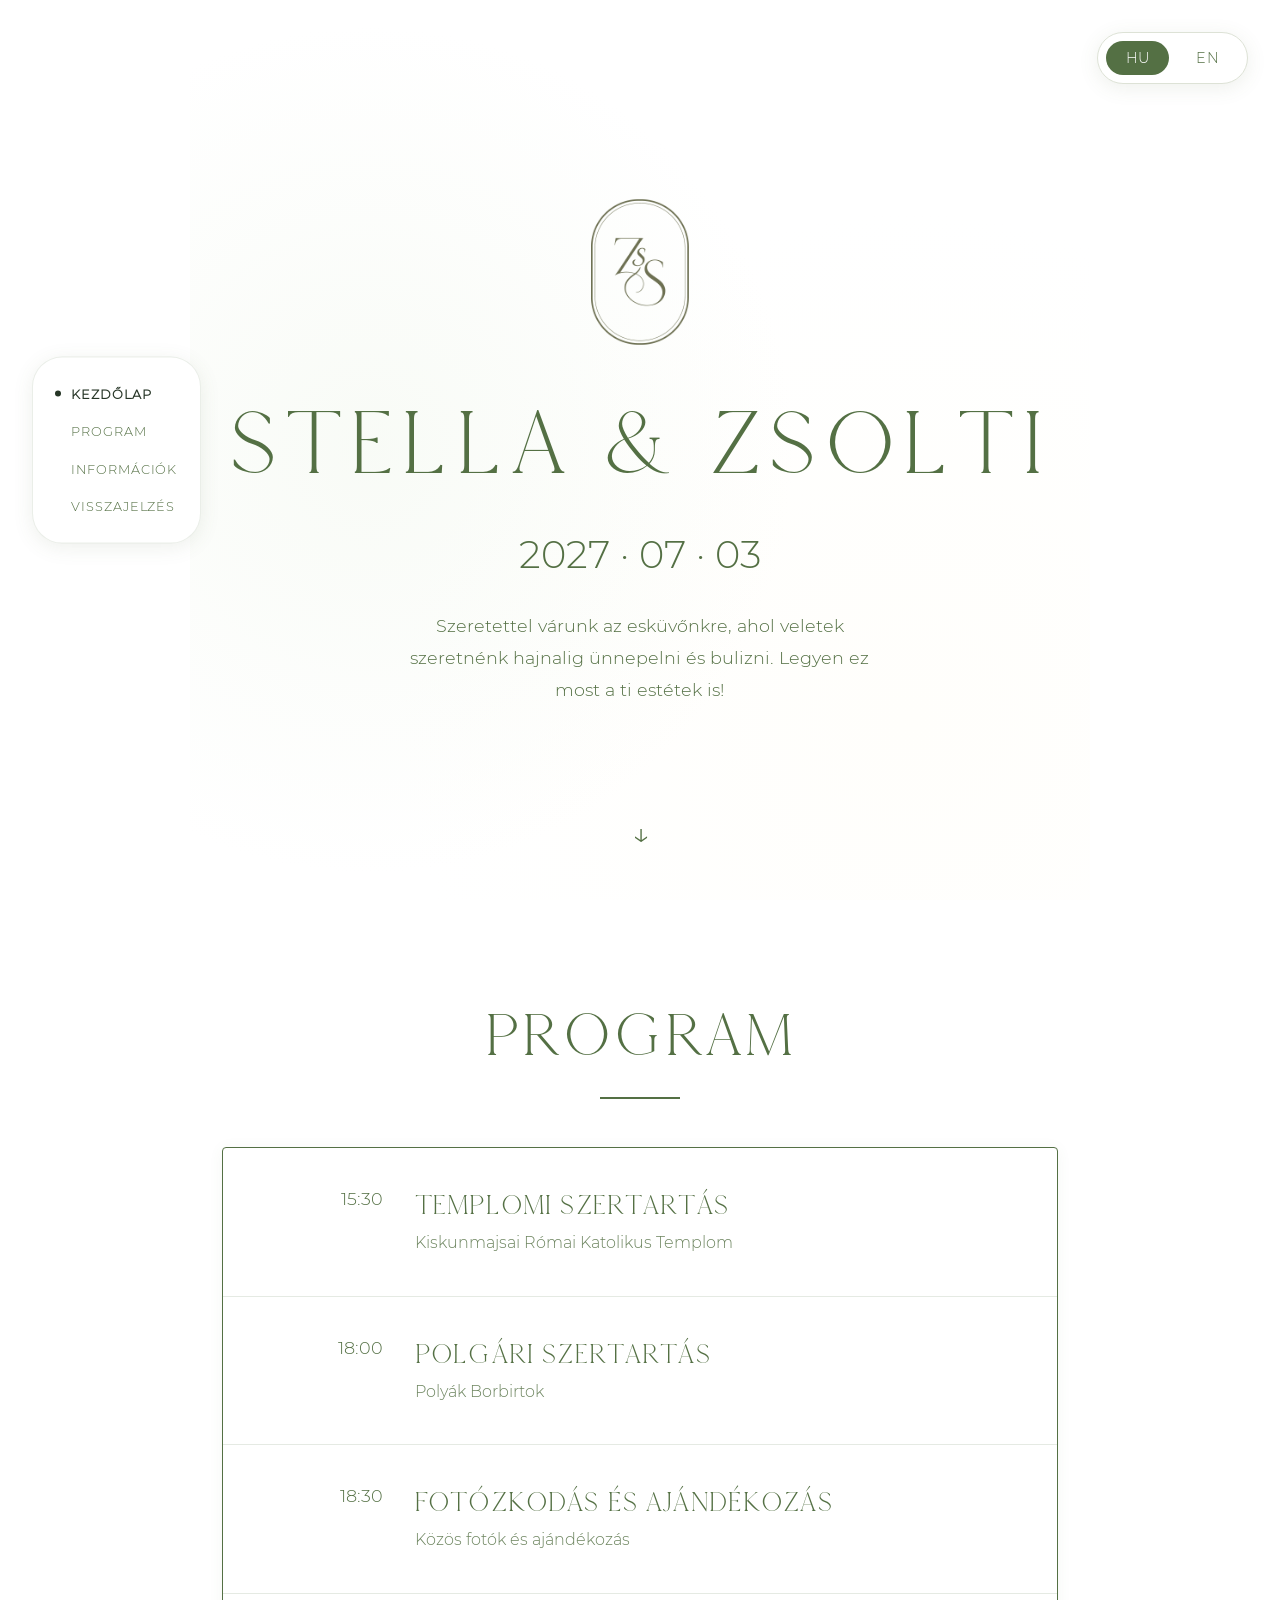
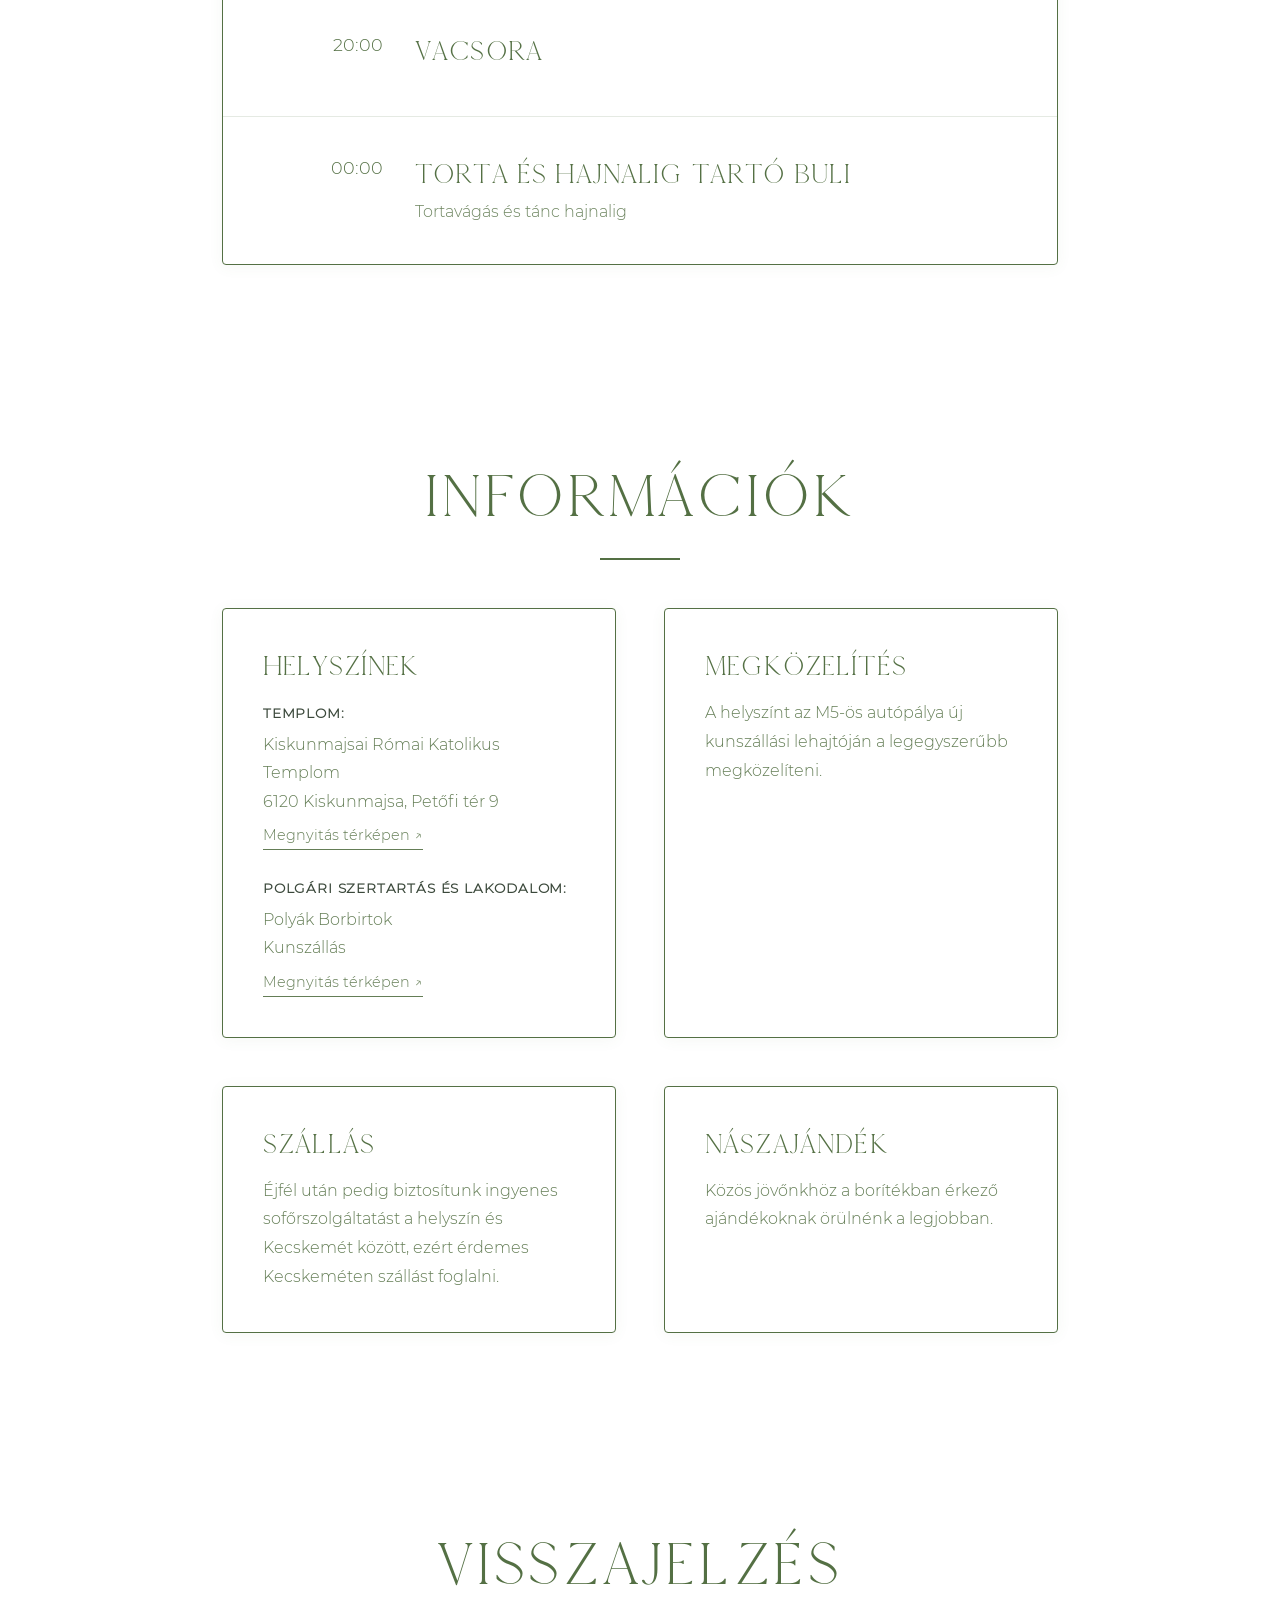
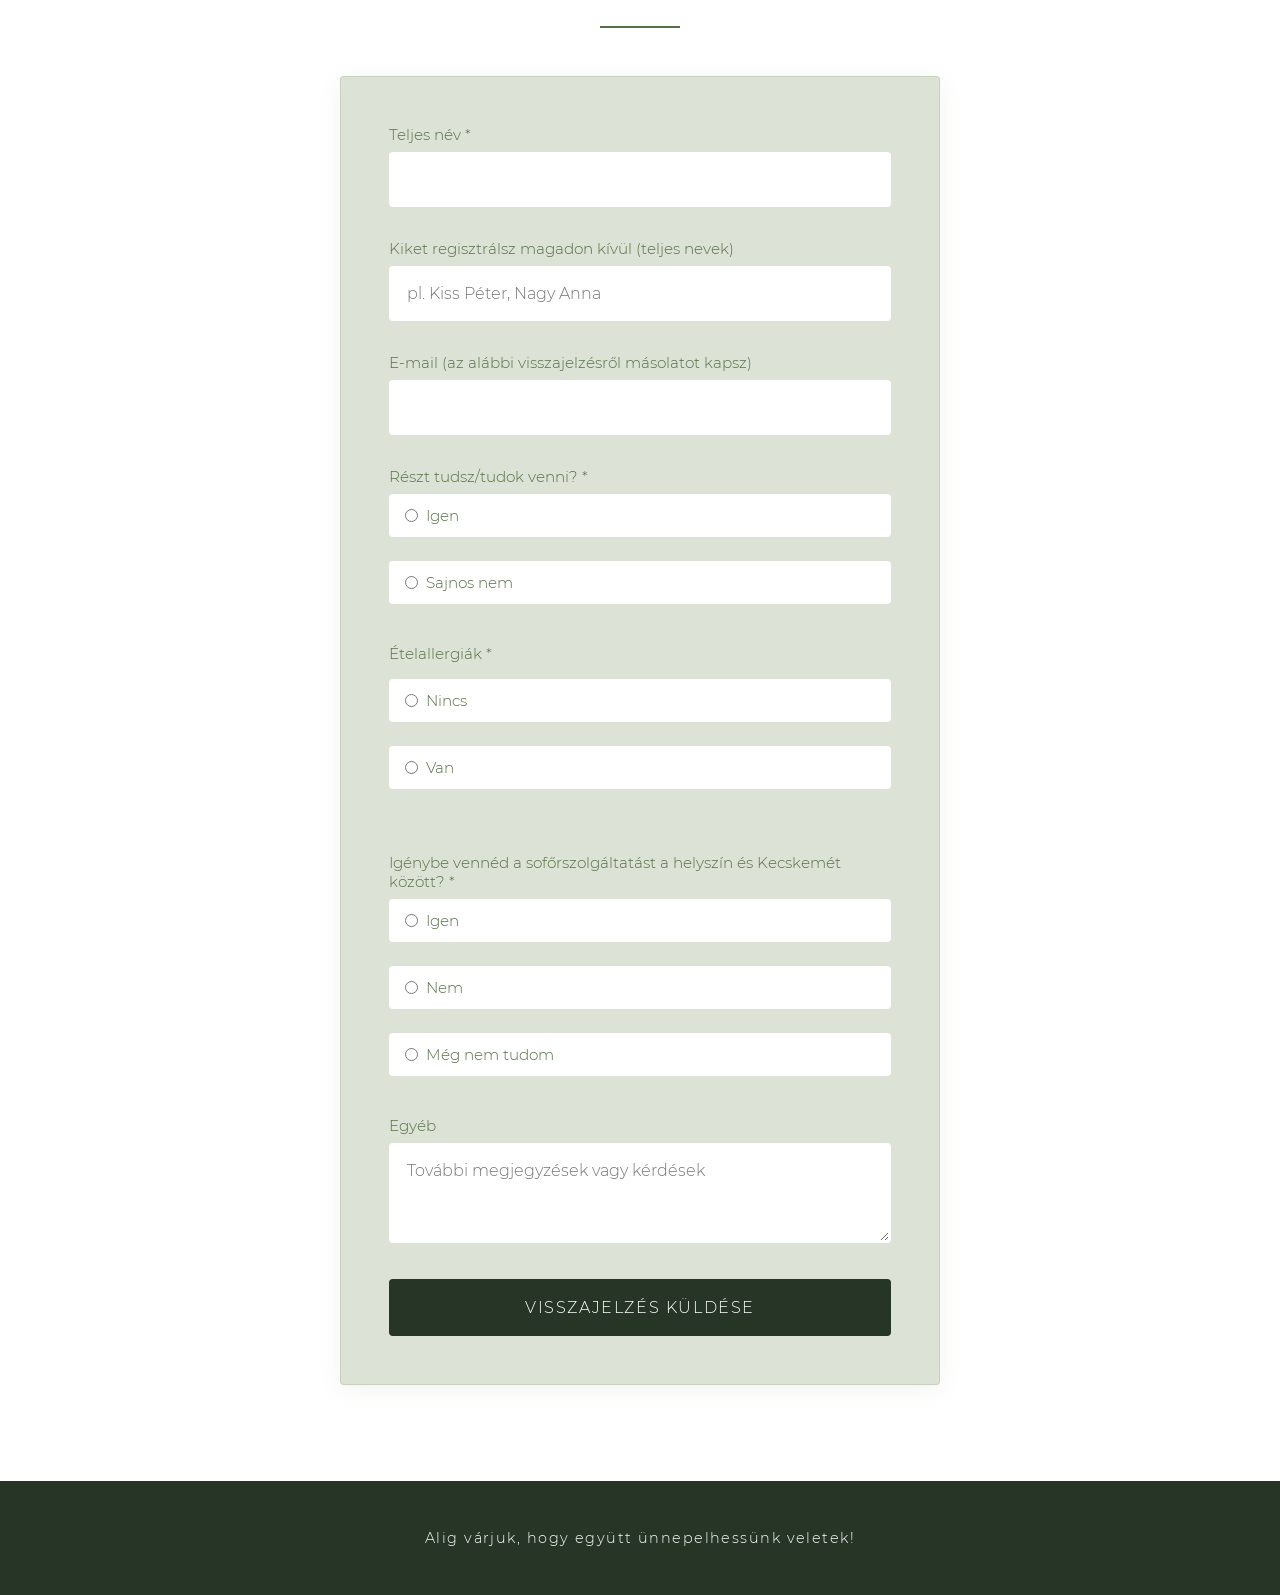
==== index.html @ 835969fc "fix mobile menu scrolling" ====
<!DOCTYPE html>
<html lang="hu">
<head>
    <meta charset="UTF-8">
    <meta name="viewport" content="width=device-width, initial-scale=1.0">
    <meta name="color-scheme" content="light only">
    <meta name="theme-color" content="#FFFFFF">
    <title>Stella & Zsolti Esküvője - 2027 · 07 · 03</title>
    <link rel="icon" type="image/png" href="[data-uri]">
    <style>
        @font-face {
            font-family: 'WeddingSerif';
            src: url("[data-uri]") format('opentype');
            font-weight: 400;
            font-style: normal;
            font-display: swap;
        }

        @font-face {
            font-family: 'WeddingSans';
            src: url("[data-uri]") format('truetype');
            font-weight: 300;
            font-style: normal;
            font-display: swap;
        }

        :root {
            color-scheme: light;
            --white: #FFFFFF;
            --dusty-olive: #547044;
            --soft-linen: #DDE2D6;
            --evergreen: #263526;

            /* legacy aliases so the rest of the stylesheet keeps working */
            --fern: var(--dusty-olive);
            --shadow-grey: var(--dusty-olive);
            --honeydew: var(--soft-linen);
            --accent-gold: var(--dusty-olive);
        }

        * {
            margin: 0;
            padding: 0;
            box-sizing: border-box;
        }

        html {
            background: #FFFFFF;
        }

        body {
            font-family: 'WeddingSans', sans-serif;
            color: var(--fern);
            background: var(--white);
            overflow-x: hidden;
        }

        h1, h2, h3 {
            font-family: 'WeddingSerif', serif;
            font-weight: 300;
        }

        /* Language Switcher */
        .language-switcher {
            position: fixed;
            top: 2rem;
            right: 2rem;
            z-index: 1000;
            display: flex;
            gap: 0.5rem;
            background: var(--white);
            padding: 0.5rem;
            border-radius: 50px;
            box-shadow: 0 4px 20px rgba(84, 112, 68, 0.1);
            backdrop-filter: blur(10px);
            border: 1px solid var(--honeydew);
        }

        .lang-btn {
            padding: 0.5rem 1.2rem;
            border: none;
            background: transparent;
            color: var(--fern);
            font-family: 'WeddingSans', sans-serif;
            font-size: 0.9rem;
            font-weight: 500;
            cursor: pointer;
            border-radius: 50px;
            transition: all 0.3s ease;
            text-transform: uppercase;
            letter-spacing: 0.05em;
        }

        .lang-btn:hover {
            background: var(--honeydew);
        }

        .lang-btn.active {
            background: var(--fern);
            color: var(--white);
        }

        /* Site Navigation */
        .site-nav {
            position: fixed;
            top: 50%;
            left: 2rem;
            transform: translateY(-50%);
            z-index: 999;
            display: flex;
            flex-direction: column;
            gap: 1.4rem;
            background: var(--white);
            padding: 1.8rem 1.4rem;
            border-radius: 30px;
            box-shadow: 0 4px 20px rgba(84, 112, 68, 0.1);
            border: 1px solid rgba(84, 112, 68, 0.12);
        }

        .site-nav-link {
            position: relative;
            color: var(--dusty-olive);
            text-decoration: none;
            font-family: 'WeddingSans', sans-serif;
            font-size: 0.8rem;
            font-weight: 500;
            text-transform: uppercase;
            letter-spacing: 0.07em;
            opacity: 0.5;
            padding-left: 1rem;
            transition: opacity 0.3s ease, color 0.3s ease;
            white-space: nowrap;
        }

        .site-nav-link::before {
            content: '';
            position: absolute;
            left: 0;
            top: 50%;
            transform: translateY(-50%);
            width: 6px;
            height: 6px;
            border-radius: 50%;
            background: var(--evergreen);
            opacity: 0;
            transition: opacity 0.3s ease;
        }

        .site-nav-link:hover {
            opacity: 0.85;
        }

        .site-nav-link.active {
            opacity: 1;
            color: var(--evergreen);
            font-weight: 600;
        }

        .site-nav-link.active::before {
            opacity: 1;
        }

        .nav-lang-switcher {
            display: none;
        }

        .site-nav-links {
            display: contents;
        }

        /* Hero Section */
        .hero {
            min-height: 100vh;
            display: flex;
            flex-direction: column;
            justify-content: center;
            align-items: center;
            text-align: center;
            position: relative;
            background: var(--white);
            padding: 2rem;
        }

        .hero::before {
            content: '';
            position: absolute;
            top: 0;
            left: 0;
            right: 0;
            bottom: 0;
            background: 
                radial-gradient(circle at 20% 50%, rgba(233, 242, 226, 0.3) 0%, transparent 50%),
                radial-gradient(circle at 80% 80%, rgba(255, 253, 247, 0.5) 0%, transparent 50%);
            pointer-events: none;
        }

        .hero-content {
            position: relative;
            z-index: 1;
            animation: fadeInUp 1.2s ease-out;
        }

        .monogram {
            width: 110px;
            height: auto;
            margin-bottom: 2rem;
        }

        .couple-names {
            font-size: clamp(3rem, 8vw, 6rem);
            margin-bottom: 1.5rem;
            color: var(--dusty-olive);
            letter-spacing: 0.08em;
            text-transform: uppercase;
        }

        .wedding-date {
            font-size: clamp(1.5rem, 3vw, 2.5rem);
            color: var(--fern);
            margin-top: 2rem;
            font-weight: 400;
        }

        .invite-text {
            font-family: 'WeddingSans', sans-serif;
            font-size: clamp(0.95rem, 1.5vw, 1.1rem);
            color: var(--dusty-olive);
            max-width: 480px;
            margin: 2rem auto 0;
            line-height: 1.8;
            font-weight: 300;
        }

        .scroll-indicator {
            position: absolute;
            bottom: 3rem;
            left: 50%;
            transform: translateX(-50%);
            animation: bounce 2s infinite;
        }

        .scroll-indicator::before {
            content: '↓';
            font-size: 2rem;
            color: var(--fern);
        }

        /* Section Styles */
        section {
            padding: 6rem 2rem;
            max-width: 900px;
            margin: 0 auto;
            background: var(--white);
            animation: fadeIn 0.8s ease-out;
        }

        section h2 {
            font-size: clamp(2.5rem, 5vw, 4rem);
            margin-bottom: 3rem;
            text-align: center;
            color: var(--dusty-olive);
            letter-spacing: 0.06em;
            text-transform: uppercase;
            position: relative;
        }

        section h2::after {
            content: '';
            display: block;
            width: 80px;
            height: 2px;
            background: var(--accent-gold);
            margin: 1.5rem auto 0;
        }

        /* Schedule Section */
        .schedule {
            background: var(--white);
            border-radius: 4px;
            box-shadow: 0 2px 15px rgba(84, 112, 68, 0.06);
            border: 1px solid var(--dusty-olive);
        }

        .schedule-item {
            padding: 2.5rem;
            border-bottom: 1px solid rgba(84, 112, 68, 0.15);
            display: grid;
            grid-template-columns: 120px 1fr;
            gap: 2rem;
            align-items: start;
        }

        .schedule-item:last-child {
            border-bottom: none;
        }

        .schedule-time {
            font-size: 1.1rem;
            color: var(--fern);
            font-weight: 500;
            text-align: right;
        }

        .schedule-details h3 {
            font-size: 1.8rem;
            margin-bottom: 0.5rem;
            color: var(--dusty-olive);
            letter-spacing: 0.04em;
            text-transform: uppercase;
        }

        .schedule-details p {
            color: var(--shadow-grey);
            opacity: 0.85;
            line-height: 1.6;
        }

        /* Info Section */
        .info-grid {
            display: grid;
            grid-template-columns: repeat(auto-fit, minmax(280px, 1fr));
            gap: 3rem;
            margin-top: 3rem;
        }

        .info-card {
            background: var(--white);
            padding: 2.5rem;
            border-radius: 4px;
            box-shadow: 0 2px 15px rgba(84, 112, 68, 0.06);
            border: 1px solid var(--dusty-olive);
            transition: transform 0.3s ease, box-shadow 0.3s ease;
        }

        .info-card:hover {
            transform: translateY(-5px);
            box-shadow: 0 8px 30px rgba(84, 112, 68, 0.12);
        }

        .info-card h3 {
            font-size: 1.8rem;
            margin-bottom: 1rem;
            color: var(--dusty-olive);
            letter-spacing: 0.04em;
            text-transform: uppercase;
        }

        .info-card p {
            line-height: 1.8;
            color: var(--shadow-grey);
            opacity: 0.9;
        }

        .info-card strong {
            display: inline-block;
            margin-bottom: 0.3rem;
            color: var(--evergreen);
            font-weight: 600;
            font-size: 0.85rem;
            letter-spacing: 0.06em;
            text-transform: uppercase;
        }

        .venue-item {
            margin-bottom: 1.5rem;
        }

        .venue-item:last-child {
            margin-bottom: 0;
        }

        .venue-item a {
            display: inline-block;
            margin-top: 0.4rem;
            color: var(--dusty-olive);
            text-decoration: none;
            border-bottom: 1px solid var(--dusty-olive);
            font-size: 0.9rem;
            transition: opacity 0.3s ease;
        }

        .venue-item a:hover {
            opacity: 0.65;
        }

        /* RSVP Section */
        .rsvp {
            background: var(--white);
            padding: 6rem 2rem;
        }

        .rsvp h2 {
            color: var(--fern);
        }

        .rsvp h2::after {
            background: var(--accent-gold);
        }

        .rsvp-form {
            max-width: 600px;
            margin: 3rem auto 0;
            background: var(--honeydew);
            padding: 3rem;
            border-radius: 4px;
            box-shadow: 0 4px 25px rgba(84, 112, 68, 0.08);
            border: 1px solid rgba(84, 112, 68, 0.15);
        }

        .thank-you-panel {
            display: none;
            max-width: 600px;
            margin: 3rem auto 0;
            background: var(--honeydew);
            padding: 4rem 3rem;
            border-radius: 4px;
            box-shadow: 0 4px 25px rgba(84, 112, 68, 0.08);
            border: 1px solid rgba(84, 112, 68, 0.15);
            text-align: center;
            animation: fadeIn 0.6s ease-out;
        }

        .thank-you-panel.show {
            display: block;
        }

        .thank-you-icon {
            width: 64px;
            height: 64px;
            line-height: 64px;
            border-radius: 50%;
            background: var(--evergreen);
            color: var(--white);
            font-size: 1.8rem;
            margin: 0 auto 1.5rem;
        }

        .thank-you-message {
            font-size: 1.15rem;
            color: var(--dusty-olive);
            line-height: 1.8;
        }

        .form-group {
            margin-bottom: 2rem;
        }

        .form-group label {
            display: block;
            margin-bottom: 0.5rem;
            color: var(--fern);
            font-weight: 500;
            font-size: 0.95rem;
        }

        .form-group input[type="text"],
        .form-group input[type="email"],
        .form-group select,
        .form-group textarea {
            width: 100%;
            padding: 1rem;
            border: 2px solid var(--white);
            border-radius: 4px;
            font-family: 'WeddingSans', sans-serif;
            font-size: 1rem;
            transition: all 0.3s;
            background: var(--white);
            color: var(--fern);
        }

        .form-group input[type="text"]:focus,
        .form-group input[type="email"]:focus,
        .form-group select:focus,
        .form-group textarea:focus {
            outline: none;
            border-color: var(--fern);
            box-shadow: 0 0 0 3px rgba(84, 112, 68, 0.1);
        }

        .form-group textarea {
            resize: vertical;
            min-height: 100px;
        }

        .radio-group {
            display: flex;
            flex-direction: column;
            gap: 1rem;
            margin-top: 0.5rem;
        }

        .radio-group label {
            display: flex;
            align-items: center;
            gap: 0.5rem;
            cursor: pointer;
            font-weight: 400;
            padding: 0.75rem 1rem;
            border-radius: 4px;
            transition: background 0.3s;
            color: var(--fern);
            background: var(--white);
        }

        .radio-group label:hover {
            background: var(--soft-linen);
        }

        .radio-group input[type="radio"] {
            width: auto;
            cursor: pointer;
            margin: 0;
            accent-color: var(--fern);
        }

        .allergy-container {
            display: flex;
            flex-direction: column;
            gap: 1rem;
        }

        .allergy-textbox {
            margin-top: 0.5rem;
        }

        .allergy-textbox input {
            display: none;
        }

        .allergy-textbox.show input {
            display: block;
        }

        .field-error {
            display: none;
            color: var(--evergreen);
            font-size: 0.85rem;
            font-weight: 500;
            margin-top: 0.6rem;
        }

        .field-error.show {
            display: block;
        }

        .form-group input.input-error {
            border-color: var(--evergreen);
        }

        .radio-group.input-error {
            border: 2px solid var(--evergreen);
            border-radius: 4px;
            padding: 0.5rem;
        }

        .submit-btn {
            width: 100%;
            padding: 1.2rem 2rem;
            background: var(--evergreen);
            color: var(--white);
            border: none;
            border-radius: 4px;
            font-family: 'WeddingSans', sans-serif;
            font-size: 1rem;
            font-weight: 500;
            letter-spacing: 0.1em;
            text-transform: uppercase;
            cursor: pointer;
            transition: all 0.3s ease;
        }

        .submit-btn:hover {
            background: var(--dusty-olive);
            transform: translateY(-2px);
            box-shadow: 0 4px 15px rgba(84, 112, 68, 0.2);
        }

        .submit-btn:active {
            transform: translateY(0);
        }

        .submit-btn:disabled {
            background: #ccc;
            cursor: not-allowed;
            transform: none;
        }

        .form-message {
            margin-top: 1rem;
            padding: 1rem;
            border-radius: 4px;
            text-align: center;
            display: none;
        }

        .form-message.success {
            background: var(--white);
            color: var(--fern);
            display: block;
            border: 2px solid var(--fern);
        }

        .form-message.error {
            background: #f8d7da;
            color: #721c24;
            display: block;
            border: 2px solid #721c24;
        }

        /* Footer */
        footer {
            text-align: center;
            padding: 3rem 2rem;
            background: var(--evergreen);
            color: var(--white);
        }

        footer p {
            font-size: 0.9rem;
            letter-spacing: 0.1em;
        }

        /* Animations */
        @keyframes fadeInUp {
            from {
                opacity: 0;
                transform: translateY(30px);
            }
            to {
                opacity: 1;
                transform: translateY(0);
            }
        }

        @keyframes fadeIn {
            from {
                opacity: 0;
            }
            to {
                opacity: 1;
            }
        }

        @keyframes bounce {
            0%, 20%, 50%, 80%, 100% {
                transform: translateX(-50%) translateY(0);
            }
            40% {
                transform: translateX(-50%) translateY(-10px);
            }
            60% {
                transform: translateX(-50%) translateY(-5px);
            }
        }

        /* Responsive */
        @media (max-width: 768px) {
            body {
                padding-top: 60px;
            }

            .site-nav {
                top: 0;
                left: 0;
                right: 0;
                bottom: auto;
                transform: none;
                flex-direction: row;
                justify-content: flex-start;
                align-items: center;
                width: 100%;
                border-radius: 0;
                padding: 0.9rem 1rem;
                gap: 0;
                box-shadow: 0 2px 15px rgba(84, 112, 68, 0.08);
                border: none;
                border-bottom: 1px solid rgba(84, 112, 68, 0.12);
            }

            .site-nav-links {
                display: flex;
                flex-direction: row;
                align-items: center;
                gap: 1.1rem;
                overflow-x: auto;
                flex: 1 1 auto;
                min-width: 0;
                -webkit-overflow-scrolling: touch;
            }

            .site-nav-link {
                font-size: 0.65rem;
                padding-left: 0.9rem;
                flex: 0 0 auto;
            }

            .language-switcher {
                display: none;
            }

            .nav-lang-switcher {
                display: flex;
                flex: 0 0 auto;
                gap: 0.4rem;
                margin-left: 0.75rem;
                padding-left: 0.75rem;
                border-left: 1px solid rgba(84, 112, 68, 0.15);
            }

            .lang-btn {
                padding: 0.35rem 0.8rem;
                font-size: 0.75rem;
            }

            .schedule-item {
                grid-template-columns: 1fr;
                gap: 0.5rem;
            }

            .schedule-time {
                text-align: left;
            }

            .info-grid {
                grid-template-columns: 1fr;
            }

            .rsvp-form {
                padding: 2rem;
            }
        }
    </style>
</head>
<body>
    <!-- Language Switcher -->
    <div class="language-switcher">
        <button class="lang-btn active" data-lang="hu">HU</button>
        <button class="lang-btn" data-lang="en">EN</button>
    </div>

    <!-- Site Navigation -->
    <nav class="site-nav" id="siteNav">
        <div class="site-nav-links">
            <a href="#home" class="site-nav-link active" data-translate="nav_home">Kezdőlap</a>
            <a href="#schedule" class="site-nav-link" data-translate="schedule_title">Program</a>
            <a href="#information" class="site-nav-link" data-translate="info_title">Információk</a>
            <a href="#rsvp" class="site-nav-link" data-translate="rsvp_title">Visszajelzés</a>
        </div>
        <div class="nav-lang-switcher">
            <button class="lang-btn active" data-lang="hu">HU</button>
            <button class="lang-btn" data-lang="en">EN</button>
        </div>
    </nav>

    <!-- Hero Section -->
    <section class="hero" id="home">
        <div class="hero-content">
            <img src="[data-uri]" alt="Stella & Zsolti monogram" class="monogram">
            <h1 class="couple-names">
                <span data-translate="names">Stella & Zsolti</span>
            </h1>
            <p class="wedding-date" data-translate="date">2027 · 07 · 03</p>
            <p class="invite-text" data-translate="invite_text">Szeretettel várunk az esküvőnkre, ahol veletek szeretnénk hajnalig ünnepelni és bulizni. Legyen ez most a ti estétek is!</p>
        </div>
        <div class="scroll-indicator"></div>
    </section>

    <!-- Schedule Section -->
    <section id="schedule">
        <h2 data-translate="schedule_title">Program</h2>
        <div class="schedule">
            <div class="schedule-item">
                <div class="schedule-time">15:30</div>
                <div class="schedule-details">
                    <h3 data-translate="ceremony_title">Templomi Szertartás</h3>
                    <p>Kiskunmajsai Római Katolikus Templom</p>
                </div>
            </div>
            <div class="schedule-item">
                <div class="schedule-time">18:00</div>
                <div class="schedule-details">
                    <h3 data-translate="civil_title">Polgári Szertartás</h3>
                    <p data-translate="civil_desc">Polyák Borbirtok</p>
                </div>
            </div>
            <div class="schedule-item">
                <div class="schedule-time">18:30</div>
                <div class="schedule-details">
                    <h3 data-translate="photos_title">Fotózkodás és Ajándékozás</h3>
                    <p data-translate="photos_desc">Közös fotók és ajándékozás</p>
                </div>
            </div>
            <div class="schedule-item">
                <div class="schedule-time">20:00</div>
                <div class="schedule-details">
                    <h3 data-translate="dinner_title">Vacsora</h3>
                </div>
            </div>
            <div class="schedule-item">
                <div class="schedule-time">00:00</div>
                <div class="schedule-details">
                    <h3 data-translate="cake_title">Torta és Hajnalig Tartó Buli</h3>
                    <p data-translate="cake_desc">Tortavágás és tánc hajnalig</p>
                </div>
            </div>
        </div>
    </section>

    <!-- Information Section -->
    <section id="information">
        <h2 data-translate="info_title">Információk</h2>
        <div class="info-grid">
            <div class="info-card">
                <h3 data-translate="venue_title">Helyszínek</h3>
                <div class="venue-item">
                    <p><strong data-translate="church_label">Templom:</strong><br>
                    Kiskunmajsai Római Katolikus Templom<br>
                    6120 Kiskunmajsa, Petőfi tér 9<br>
                    <a href="https://maps.app.goo.gl/FixpfoYRiUuwmwnz9" target="_blank" rel="noopener" data-translate="map_link">Megnyitás térképen ↗</a></p>
                </div>
                <div class="venue-item">
                    <p><strong data-translate="reception_label">Polgári szertartás és lakodalom:</strong><br>
                    Polyák Borbirtok<br>
                    Kunszállás<br>
                    <a href="https://maps.app.goo.gl/BEsnyVsfQEbrVCXJA" target="_blank" rel="noopener" data-translate="map_link">Megnyitás térképen ↗</a></p>
                </div>
            </div>
            <div class="info-card">
                <h3 data-translate="directions_title">Megközelítés</h3>
                <p data-translate="directions_desc">A helyszínt az M5-ös autópálya új kunszállási lehajtóján a legegyszerűbb megközelíteni.</p>
            </div>
            <div class="info-card">
                <h3 data-translate="accommodation_title">Szállás</h3>
                <p data-translate="accommodation_desc">Éjfél után pedig biztosítunk ingyenes sofőrszolgáltatást a helyszín és Kecskemét között, ezért érdemes Kecskeméten szállást foglalni.</p>
            </div>
            <div class="info-card">
                <h3 data-translate="registry_title">Nászajándék</h3>
                <p data-translate="registry_desc">Közös jövőnkhöz a borítékban érkező ajándékoknak örülnénk a legjobban.</p>
            </div>
        </div>
    </section>

    <!-- RSVP Section -->
    <section class="rsvp" id="rsvp">
        <h2 data-translate="rsvp_title">Visszajelzés</h2>
        <form class="rsvp-form" id="rsvpForm" novalidate>
            <div class="form-group">
                <label for="name" data-translate="form_name">Teljes név *</label>
                <input type="text" id="name" name="name">
                <span class="field-error" id="error-name"></span>
            </div>
            
            <div class="form-group">
                <label for="additional_guests" data-translate="form_additional">Kiket regisztrálsz magadon kívül (teljes nevek)</label>
                <input type="text" id="additional_guests" name="additional_guests" data-translate-placeholder="additional_placeholder">
            </div>
            
            <div class="form-group">
                <label for="email" data-translate="form_email">E-mail (az alábbi visszajelzésről másolatot kapsz)</label>
                <input type="email" id="email" name="email">
                <span class="field-error" id="error-email"></span>
            </div>
            
            <div class="form-group">
                <label data-translate="form_attending">Részt tudsz/tudok venni? *</label>
                <div class="radio-group">
                    <label>
                        <input type="radio" name="attending" value="Igen">
                        <span data-translate="attending_yes">Igen</span>
                    </label>
                    <label>
                        <input type="radio" name="attending" value="Sajnos nem">
                        <span data-translate="attending_no">Sajnos nem</span>
                    </label>
                </div>
                <span class="field-error" id="error-attending"></span>
            </div>
            
            <div id="conditional-fields">
            <div class="form-group">
                <label data-translate="form_allergies">Ételallergiák *</label>
                <div class="allergy-container">
                    <div class="radio-group">
                        <label>
                            <input type="radio" name="allergy_status" value="Nincs">
                            <span data-translate="allergies_none">Nincs</span>
                        </label>
                        <label>
                            <input type="radio" name="allergy_status" value="Van">
                            <span data-translate="allergies_have">Van</span>
                        </label>
                    </div>
                    <div class="allergy-textbox" id="allergy-textbox-container">
                        <input type="text" id="allergies_text" name="allergies_text" data-translate-placeholder="allergies_placeholder">
                    </div>
                </div>
                <span class="field-error" id="error-allergies"></span>
            </div>
            
            <div class="form-group">
                <label data-translate="form_driver">Igénybe vennéd a sofőrszolgáltatást a helyszín és Kecskemét között? *</label>
                <div class="radio-group">
                    <label>
                        <input type="radio" name="driver_service" value="Igen">
                        <span data-translate="driver_yes">Igen</span>
                    </label>
                    <label>
                        <input type="radio" name="driver_service" value="Nem">
                        <span data-translate="driver_no">Nem</span>
                    </label>
                    <label>
                        <input type="radio" name="driver_service" value="Még nem tudom">
                        <span data-translate="driver_maybe">Még nem tudom</span>
                    </label>
                </div>
                <span class="field-error" id="error-driver"></span>
            </div>
            </div>
            
            <div class="form-group">
                <label for="message" data-translate="form_message">Egyéb</label>
                <textarea id="message" name="message" data-translate-placeholder="message_placeholder"></textarea>
            </div>
            
            <button type="submit" class="submit-btn" data-translate="submit_btn">Visszajelzés Küldése</button>
            <div class="form-message" id="formMessage"></div>
        </form>
        <div class="thank-you-panel" id="thankYouPanel">
            <div class="thank-you-icon">✓</div>
            <p class="thank-you-message" id="thankYouMessage"></p>
        </div>
    </section>

    <!-- Footer -->
    <footer>
        <p data-translate="footer"></p>
    </footer>

    <script>
        // Translations
        const translations = {
            hu: {
                names: 'Stella & Zsolti',
                nav_home: 'Kezdőlap',
                date: '2027 · 07 · 03',
                invite_text: 'Szeretettel várunk az esküvőnkre, ahol veletek szeretnénk hajnalig ünnepelni és bulizni. Legyen ez most a ti estétek is!',
                schedule_title: 'Program',
                ceremony_title: 'Templomi Szertartás',
                civil_title: 'Polgári Szertartás',
                civil_desc: 'Polyák Borbirtok',
                photos_title: 'Fotózkodás és Ajándékozás',
                photos_desc: 'Közös fotók és ajándékozás',
                dinner_title: 'Vacsora',
                cake_title: 'Torta és Hajnalig Tartó Buli',
                cake_desc: 'Tortavágás és tánc hajnalig',
                info_title: 'Információk',
                venue_title: 'Helyszínek',
                church_label: 'Templom:',
                reception_label: 'Polgári szertartás és lakodalom:',
                map_link: 'Megnyitás térképen ↗',
                directions_title: 'Megközelítés',
                directions_desc: 'A helyszínt az M5-ös autópálya új kunszállási lehajtóján a legegyszerűbb megközelíteni.',
                accommodation_title: 'Szállás',
                accommodation_desc: 'Éjfél után pedig biztosítunk ingyenes sofőrszolgáltatást a helyszín és Kecskemét között, ezért érdemes Kecskeméten szállást foglalni.',
                registry_title: 'Nászajándék',
                registry_desc: 'Közös jövőnkhöz a borítékban érkező ajándékoknak örülnénk a legjobban.',
                rsvp_title: 'Visszajelzés',
                form_name: 'Teljes név *',
                form_additional: 'Kiket regisztrálsz magadon kívül (teljes nevek)',
                additional_placeholder: 'pl. Kiss Péter, Nagy Anna',
                form_email: 'E-mail (az alábbi visszajelzésről másolatot kapsz)',
                form_attending: 'Részt tudsz/tudok venni? *',
                attending_yes: 'Igen',
                attending_no: 'Sajnos nem',
                form_allergies: 'Ételallergiák *',
                allergies_none: 'Nincs',
                allergies_have: 'Van',
                allergies_placeholder: 'Kérjük, írd le az allergiákat',
                form_driver: 'Igénybe vennéd a sofőrszolgáltatást a helyszín és Kecskemét között? *',
                driver_yes: 'Igen',
                driver_no: 'Nem',
                driver_maybe: 'Még nem tudom',
                form_message: 'Egyéb',
                message_placeholder: 'További megjegyzések vagy kérdések',
                submit_btn: 'Visszajelzés Küldése',
                submitting: 'Küldés...',
                footer: 'Alig várjuk, hogy együtt ünnepelhessünk veletek!',
                success_message: 'Köszönjük a visszajelzésed!',
                success_message_email: 'Köszönjük a visszajelzésed! Egy másolatot elküldtünk az e-mail címedre is.',
                error_message: 'Hiba történt a visszajelzés küldése közben. Kérjük, próbáld újra, vagy lépj kapcsolatba velünk közvetlenül.',
                allergy_required: 'Kérjük, add meg az allergiákat!',
                error_name_required: 'Kérjük, add meg a teljes neved.',
                error_attending_required: 'Kérjük, válaszd ki, hogy részt tudsz-e venni.',
                error_allergies_required: 'Kérjük, válaszd ki, hogy van-e ételallergiád.',
                error_driver_required: 'Kérjük, válaszd ki a sofőrszolgáltatás opciót.',
                error_email_invalid: 'Kérjük, adj meg egy érvényes e-mail címet.'
            },
            en: {
                names: 'Stella & Zsolti',
                nav_home: 'Home',
                date: '2027 · 07 · 03',
                invite_text: "Come celebrate with us and dance the night away. We're hoping this will be a proper night out for you too!",
                schedule_title: 'Schedule',
                ceremony_title: 'Church Ceremony',
                civil_title: 'Civil Ceremony',
                civil_desc: 'Polyák Winery, Kunszállás',
                photos_title: 'Photos & Gifts',
                photos_desc: 'Group photos and gifts with the newlyweds',
                dinner_title: 'Dinner',
                cake_title: 'Cake & Party',
                cake_desc: 'Cake cutting and dancing until dawn',
                info_title: 'Information',
                venue_title: 'Venues',
                church_label: 'Church:',
                reception_label: 'Civil ceremony and party:',
                map_link: 'Open in Maps ↗',
                directions_title: 'Getting there',
                directions_desc: 'The venue is easiest to reach via the new Kunszállás exit on the M5 motorway.',
                accommodation_title: 'Accommodation',
                accommodation_desc: 'After midnight, we provide a free driver service between the venue and Kecskemét, so we recommend booking accommodation in Kecskemét.',
                registry_title: 'Gifts',
                registry_desc: 'For our future together, we would be most grateful for a gift in an envelope.',
                rsvp_title: 'RSVP',
                form_name: 'Full name *',
                form_additional: 'Who else are you registering (full names)',
                additional_placeholder: 'e.g. John Smith, Jane Doe',
                form_email: "E-mail (you'll receive a copy of this RSVP)",
                form_attending: 'Will you be able to attend? *',
                attending_yes: 'Yes',
                attending_no: 'Unfortunately not',
                form_allergies: 'Food allergies *',
                allergies_none: 'I don\'t have',
                allergies_have: 'I have',
                allergies_placeholder: 'Please list any allergies',
                form_driver: 'Would you like to use the driver service between the venue and Kecskemét? *',
                driver_yes: 'Yes',
                driver_no: 'No',
                driver_maybe: 'Not sure yet',
                form_message: 'Other',
                message_placeholder: 'Additional comments or questions',
                submit_btn: 'Submit RSVP',
                submitting: 'Submitting...',
                footer: 'We can\'t wait to celebrate with you!',
                success_message: 'Thank you for your RSVP!',
                success_message_email: 'Thank you for your RSVP! We\'ve sent a copy to your email address.',
                error_message: 'There was an error submitting your RSVP. Please try again or contact us directly.',
                allergy_required: 'Please provide allergy details!',
                error_name_required: 'Please enter your full name.',
                error_attending_required: 'Please select whether you can attend.',
                error_allergies_required: 'Please select whether you have any food allergies.',
                error_driver_required: 'Please select a driver service option.',
                error_email_invalid: 'Please enter a valid email address.'
            }
        };

        let currentLang = 'hu';

        // Language switching
        function setLanguage(lang) {
            currentLang = lang;
            document.documentElement.lang = lang;
            
            // Update all translated elements
            document.querySelectorAll('[data-translate]').forEach(element => {
                const key = element.getAttribute('data-translate');
                if (translations[lang][key]) {
                    element.textContent = translations[lang][key];
                }
            });

            // Update placeholders
            document.querySelectorAll('[data-translate-placeholder]').forEach(element => {
                const key = element.getAttribute('data-translate-placeholder');
                if (translations[lang][key]) {
                    element.placeholder = translations[lang][key];
                }
            });

            // Update thank-you message if it's currently showing, using the last-known email state
            const thankYouPanel = document.getElementById('thankYouPanel');
            if (thankYouPanel && thankYouPanel.classList.contains('show')) {
                const key = thankYouPanel.dataset.emailProvided === 'true' ? 'success_message_email' : 'success_message';
                document.getElementById('thankYouMessage').textContent = translations[lang][key];
            }

            // Update active button
            document.querySelectorAll('.lang-btn').forEach(btn => {
                btn.classList.remove('active');
                if (btn.getAttribute('data-lang') === lang) {
                    btn.classList.add('active');
                }
            });

            // Save preference
            localStorage.setItem('preferredLanguage', lang);
        }

        // Initialize language
        document.addEventListener('DOMContentLoaded', function() {
            const savedLang = localStorage.getItem('preferredLanguage') || 'hu';
            setLanguage(savedLang);

            // Language button listeners
            document.querySelectorAll('.lang-btn').forEach(btn => {
                btn.addEventListener('click', function() {
                    setLanguage(this.getAttribute('data-lang'));
                });
            });
        });

        // Field-level error helpers
        function showFieldError(fieldId, message) {
            const el = document.getElementById(fieldId);
            if (el) {
                el.textContent = message;
                el.classList.add('show');
            }
        }

        function clearFieldError(fieldId) {
            const el = document.getElementById(fieldId);
            if (el) {
                el.textContent = '';
                el.classList.remove('show');
            }
        }

        function clearAllFieldErrors() {
            document.querySelectorAll('.field-error').forEach(el => {
                el.textContent = '';
                el.classList.remove('show');
            });
            document.querySelectorAll('.input-error').forEach(el => {
                el.classList.remove('input-error');
            });
        }

        // Attending radio button logic - show/hide conditional fields
        const attendingRadios = document.querySelectorAll('input[name="attending"]');
        const conditionalFields = document.getElementById('conditional-fields');

        attendingRadios.forEach(radio => {
            radio.addEventListener('change', function() {
                clearFieldError('error-attending');
                this.closest('.radio-group').classList.remove('input-error');
                if (this.value === 'Sajnos nem') {
                    conditionalFields.style.display = 'none';
                    // Clear selections in hidden fields so they don't get submitted
                    document.querySelectorAll('input[name="allergy_status"]').forEach(r => r.checked = false);
                    document.querySelectorAll('input[name="driver_service"]').forEach(r => r.checked = false);
                    allergiesTextInput.value = '';
                    allergyTextboxContainer.classList.remove('show');
                    allergiesTextInput.removeAttribute('required');
                    clearFieldError('error-allergies');
                    clearFieldError('error-driver');
                } else {
                    conditionalFields.style.display = '';
                }
            });
        });

        // Allergy radio button logic
        const allergyRadios = document.querySelectorAll('input[name="allergy_status"]');
        const allergyTextboxContainer = document.getElementById('allergy-textbox-container');
        const allergiesTextInput = document.getElementById('allergies_text');

        allergyRadios.forEach(radio => {
            radio.addEventListener('change', function() {
                clearFieldError('error-allergies');
                this.closest('.radio-group').classList.remove('input-error');
                if (this.value === 'Van') {
                    allergyTextboxContainer.classList.add('show');
                    allergiesTextInput.setAttribute('required', 'required');
                } else {
                    allergyTextboxContainer.classList.remove('show');
                    allergiesTextInput.removeAttribute('required');
                    allergiesTextInput.value = '';
                    allergiesTextInput.classList.remove('input-error');
                }
            });
        });

        allergiesTextInput.addEventListener('input', function() {
            if (this.value.trim()) {
                clearFieldError('error-allergies');
                this.classList.remove('input-error');
            }
        });

        document.querySelectorAll('input[name="driver_service"]').forEach(radio => {
            radio.addEventListener('change', function() {
                clearFieldError('error-driver');
                this.closest('.radio-group').classList.remove('input-error');
            });
        });

        const nameInput = document.getElementById('name');
        nameInput.addEventListener('input', function() {
            if (this.value.trim()) {
                clearFieldError('error-name');
                this.classList.remove('input-error');
            }
        });

        const emailInputEl = document.getElementById('email');
        emailInputEl.addEventListener('input', function() {
            clearFieldError('error-email');
            this.classList.remove('input-error');
        });

        // Smooth scrolling
        document.querySelectorAll('a[href^="#"]').forEach(anchor => {
            anchor.addEventListener('click', function (e) {
                e.preventDefault();
                const target = document.querySelector(this.getAttribute('href'));
                if (target) {
                    target.scrollIntoView({ behavior: 'smooth' });
                }
            });
        });

        // RSVP Form Submission
        const form = document.getElementById('rsvpForm');
        const formMessage = document.getElementById('formMessage');

        // Full form validation - shows inline errors under each missing mandatory field
        function validateForm() {
            clearAllFieldErrors();
            let isValid = true;
            let firstInvalidEl = null;

            // Name
            if (!nameInput.value.trim()) {
                showFieldError('error-name', translations[currentLang].error_name_required);
                nameInput.classList.add('input-error');
                isValid = false;
                firstInvalidEl = firstInvalidEl || nameInput;
            }

            // Email (optional, but must be a valid format if filled in)
            const emailInput = document.getElementById('email');
            const emailPattern = /^[^\s@]+@[^\s@]+\.[^\s@]+$/;
            if (emailInput.value.trim() && !emailPattern.test(emailInput.value.trim())) {
                showFieldError('error-email', translations[currentLang].error_email_invalid);
                emailInput.classList.add('input-error');
                isValid = false;
                firstInvalidEl = firstInvalidEl || emailInput;
            }

            // Attending
            const attendingChecked = document.querySelector('input[name="attending"]:checked');
            const attendingGroup = document.querySelector('input[name="attending"]').closest('.radio-group');
            if (!attendingChecked) {
                showFieldError('error-attending', translations[currentLang].error_attending_required);
                attendingGroup.classList.add('input-error');
                isValid = false;
                firstInvalidEl = firstInvalidEl || attendingGroup;
            }

            const isAttending = attendingChecked && attendingChecked.value === 'Igen';

            if (isAttending) {
                // Allergies
                const allergyChecked = document.querySelector('input[name="allergy_status"]:checked');
                const allergyGroup = document.querySelector('input[name="allergy_status"]').closest('.radio-group');
                if (!allergyChecked) {
                    showFieldError('error-allergies', translations[currentLang].error_allergies_required);
                    allergyGroup.classList.add('input-error');
                    isValid = false;
                    firstInvalidEl = firstInvalidEl || allergyGroup;
                } else if (allergyChecked.value === 'Van' && !allergiesTextInput.value.trim()) {
                    showFieldError('error-allergies', translations[currentLang].allergy_required);
                    allergiesTextInput.classList.add('input-error');
                    isValid = false;
                    firstInvalidEl = firstInvalidEl || allergiesTextInput;
                }

                // Driver service
                const driverChecked = document.querySelector('input[name="driver_service"]:checked');
                const driverGroup = document.querySelector('input[name="driver_service"]').closest('.radio-group');
                if (!driverChecked) {
                    showFieldError('error-driver', translations[currentLang].error_driver_required);
                    driverGroup.classList.add('input-error');
                    isValid = false;
                    firstInvalidEl = firstInvalidEl || driverGroup;
                }
            }

            if (firstInvalidEl) {
                firstInvalidEl.scrollIntoView({ behavior: 'smooth', block: 'center' });
            }

            return isValid;
        }

        form.addEventListener('submit', async function(e) {
            e.preventDefault();
            
            if (!validateForm()) {
                return;
            }
            
            const attendingValue = document.querySelector('input[name="attending"]:checked');
            const isAttending = attendingValue.value === 'Igen';
            const allergyStatus = isAttending ? document.querySelector('input[name="allergy_status"]:checked') : null;
            
            const submitBtn = form.querySelector('.submit-btn');
            const originalText = submitBtn.textContent;
            submitBtn.disabled = true;
            submitBtn.textContent = translations[currentLang].submitting;
            
            // Collect form data
            const formData = new FormData(form);
            const data = {};
            formData.forEach((value, key) => {
                data[key] = value;
            });
            
            // Handle allergies field
            if (isAttending) {
                if (allergyStatus.value === 'Nincs') {
                    data.allergies = currentLang === 'hu' ? 'Nincs' : 'None';
                } else {
                    data.allergies = allergiesTextInput.value;
                }
            } else {
                data.allergies = '-';
                data.driver_service = '-';
            }
            delete data.allergy_status;
            delete data.allergies_text;
            
            // Add timestamp and language
            data.timestamp = new Date().toISOString();
            data.language = currentLang;
            
            try {
                const scriptURL = 'https://script.google.com/macros/library/d/1kXmJGQz8K-lSAMhZZ0SS-o2QMUemdTjbZDsg9_j6hhmT-pMPGl6NjDmS/1';
                
                const response = await fetch(scriptURL, {
                    method: 'POST',
                    mode: 'no-cors',
                    headers: {
                        'Content-Type': 'application/json',
                    },
                    body: JSON.stringify(data)
                });
                
                // Hide the form and show the thank-you panel instead
                const thankYouMessage = data.email 
                    ? translations[currentLang].success_message_email 
                    : translations[currentLang].success_message;
                document.getElementById('thankYouMessage').textContent = thankYouMessage;
                const thankYouPanel = document.getElementById('thankYouPanel');
                thankYouPanel.dataset.emailProvided = data.email ? 'true' : 'false';
                form.style.display = 'none';
                thankYouPanel.classList.add('show');
                
            } catch (error) {
                console.error('Error:', error);
                formMessage.textContent = translations[currentLang].error_message;
                formMessage.className = 'form-message error';
            } finally {
                submitBtn.disabled = false;
                submitBtn.textContent = translations[currentLang].submit_btn;
            }
        });

        // Add scroll animation
        const observerOptions = {
            threshold: 0.1,
            rootMargin: '0px 0px -50px 0px'
        };

        const observer = new IntersectionObserver(function(entries) {
            entries.forEach(entry => {
                if (entry.isIntersecting) {
                    entry.target.style.opacity = '1';
                    entry.target.style.transform = 'translateY(0)';
                }
            });
        }, observerOptions);

        document.querySelectorAll('section').forEach(section => {
            section.style.opacity = '0';
            section.style.transform = 'translateY(20px)';
            section.style.transition = 'opacity 0.6s ease-out, transform 0.6s ease-out';
            observer.observe(section);
        });

        // Scroll-spy: highlight the current section in the site navigation
        const spySections = ['home', 'schedule', 'information', 'rsvp'];
        const siteNavLinks = document.querySelectorAll('.site-nav-link');

        const spyObserver = new IntersectionObserver((entries) => {
            entries.forEach(entry => {
                if (entry.isIntersecting) {
                    const activeId = entry.target.id;
                    siteNavLinks.forEach(link => {
                        const isActive = link.getAttribute('href') === '#' + activeId;
                        link.classList.toggle('active', isActive);
                        if (isActive) {
                            // On mobile, the nav links can scroll horizontally - keep the active one in view
                            link.scrollIntoView({ behavior: 'smooth', block: 'nearest', inline: 'nearest' });
                        }
                    });
                }
            });
        }, {
            root: null,
            rootMargin: '-45% 0px -50% 0px',
            threshold: 0
        });

        spySections.forEach(id => {
            const el = document.getElementById(id);
            if (el) spyObserver.observe(el);
        });
    </script>
</body>
</html>
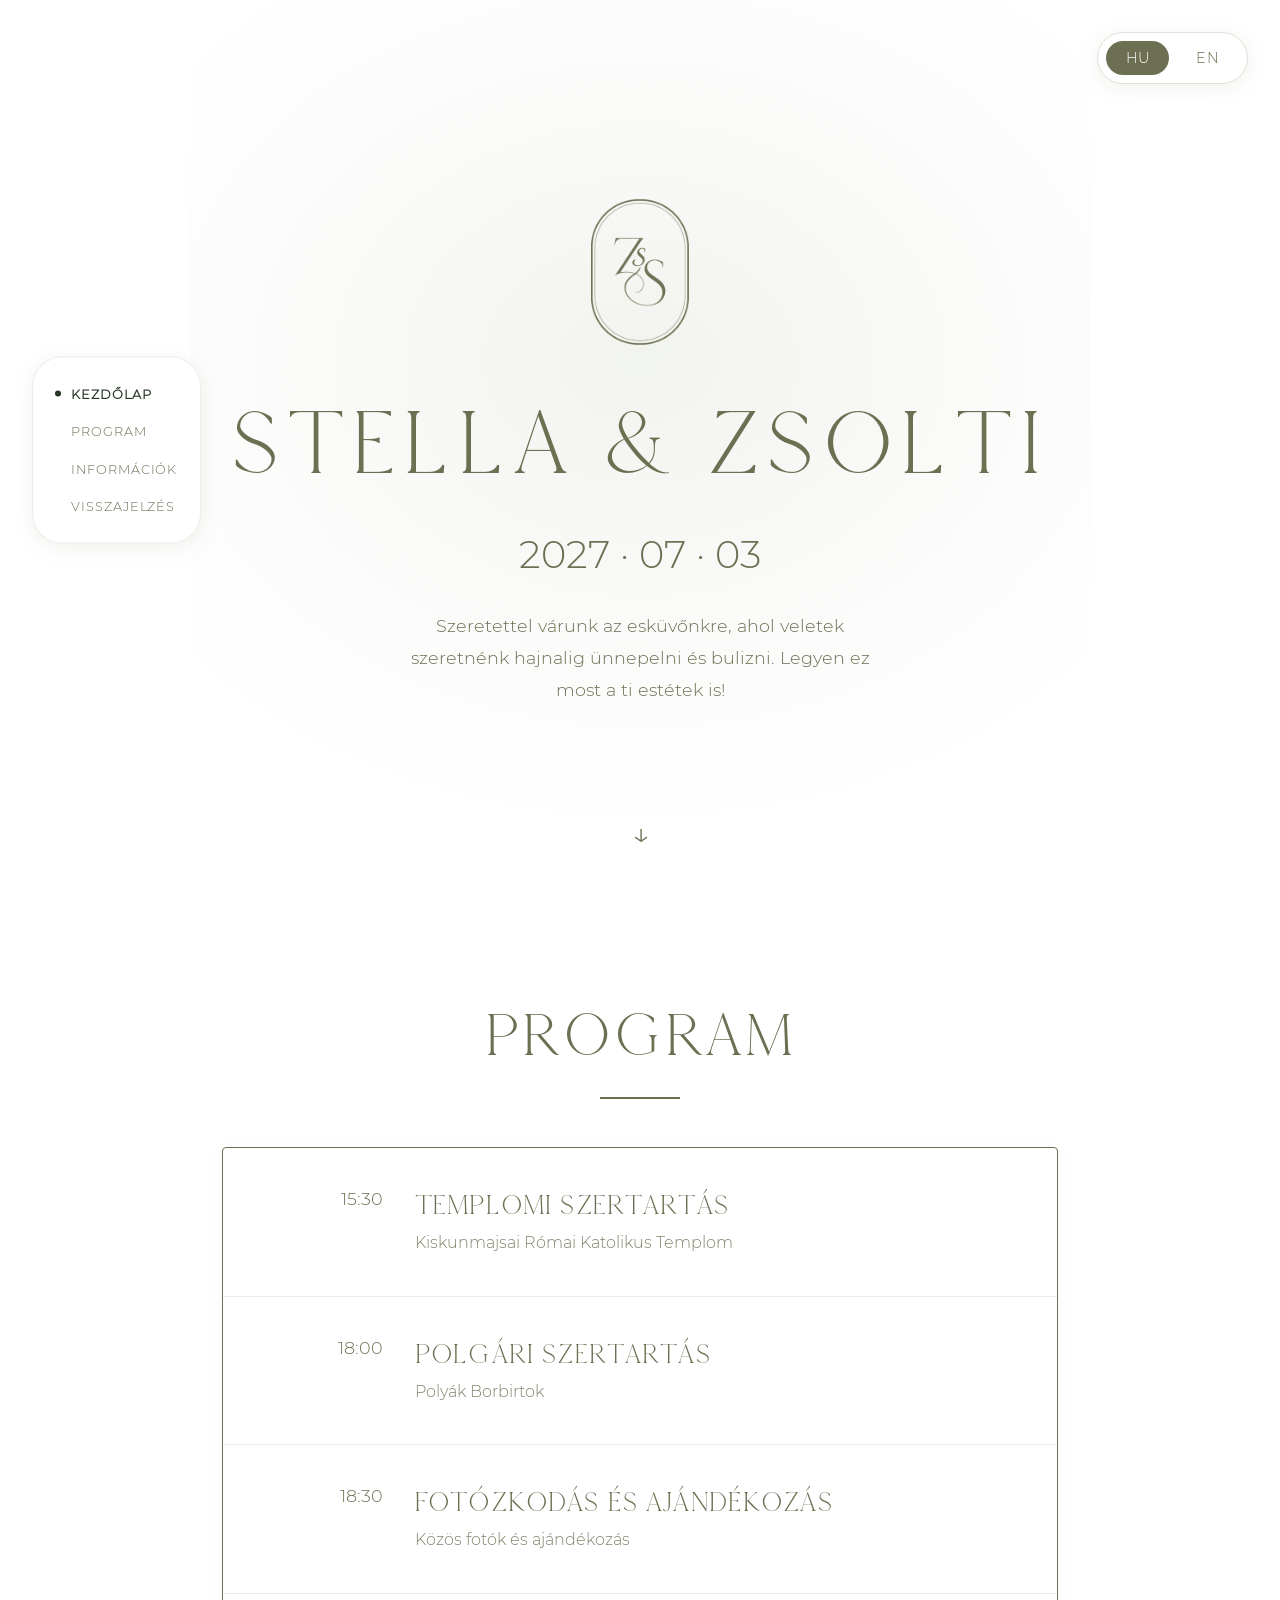
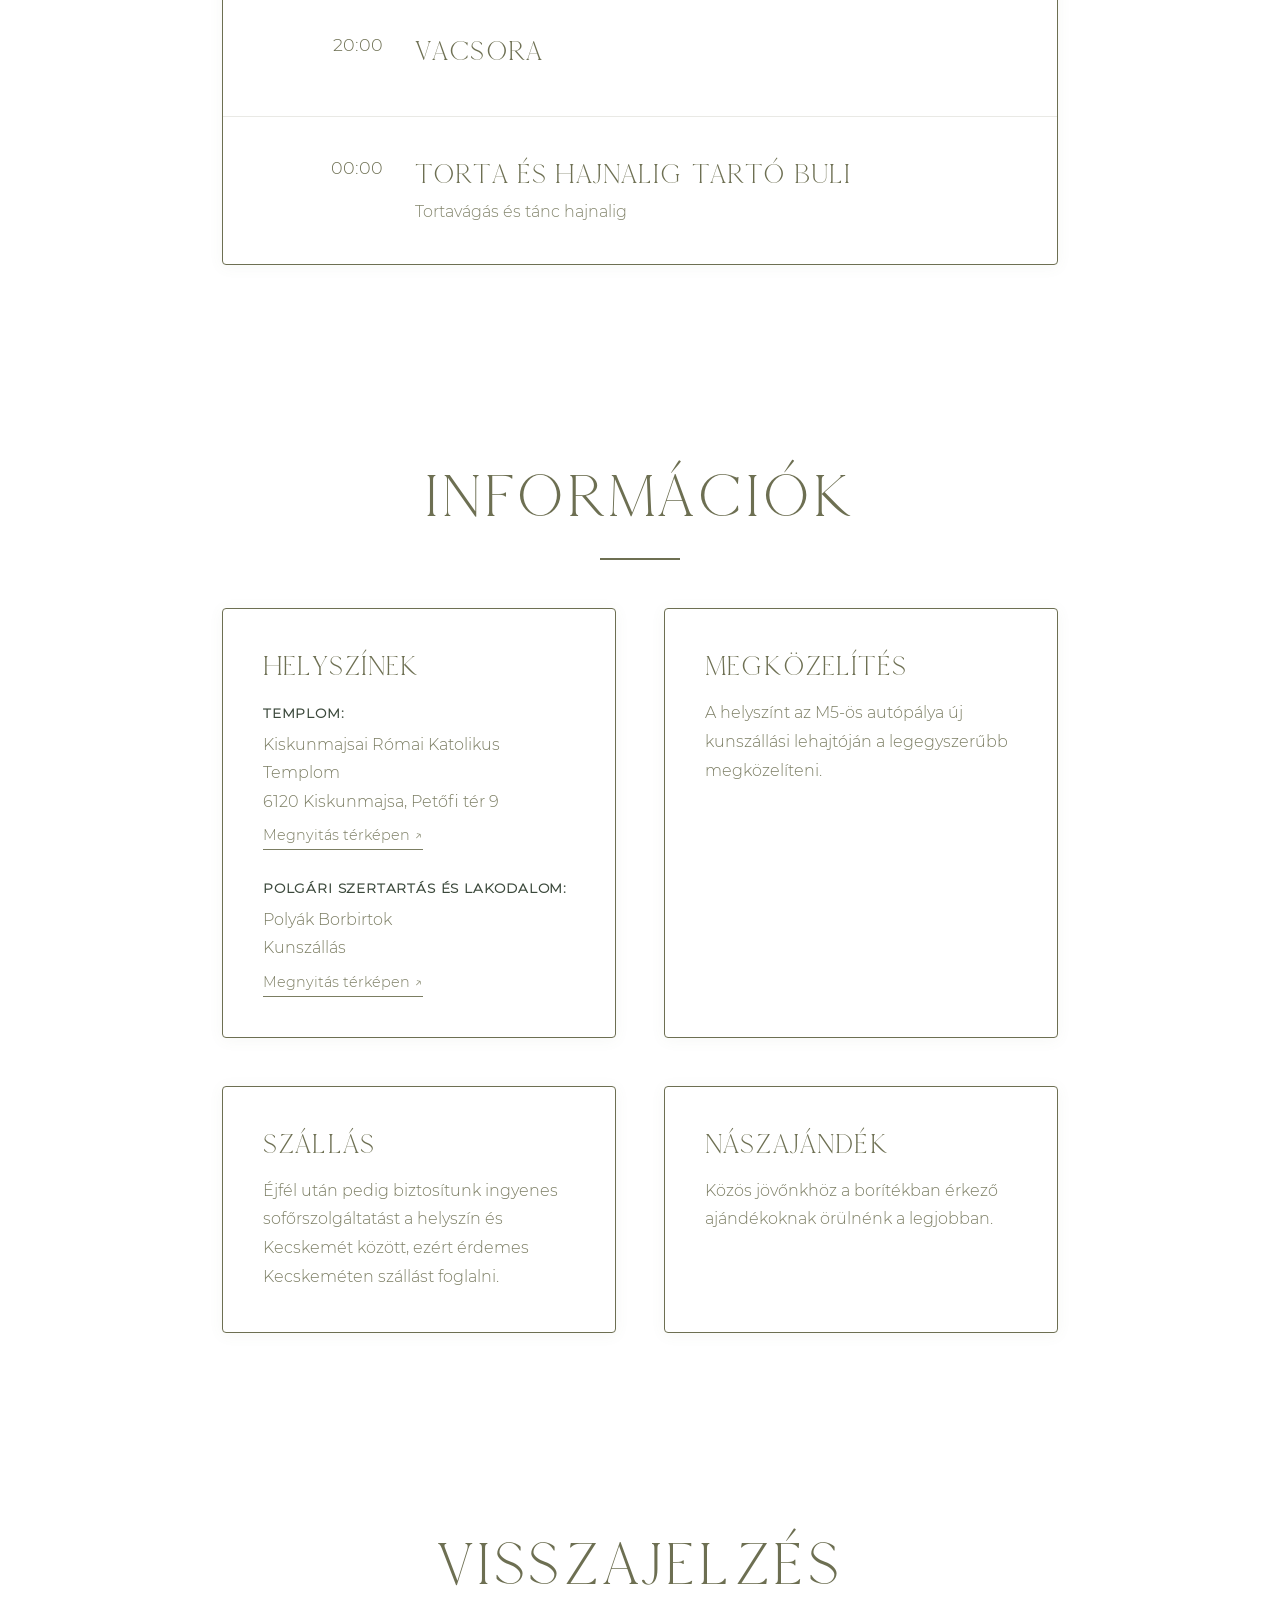
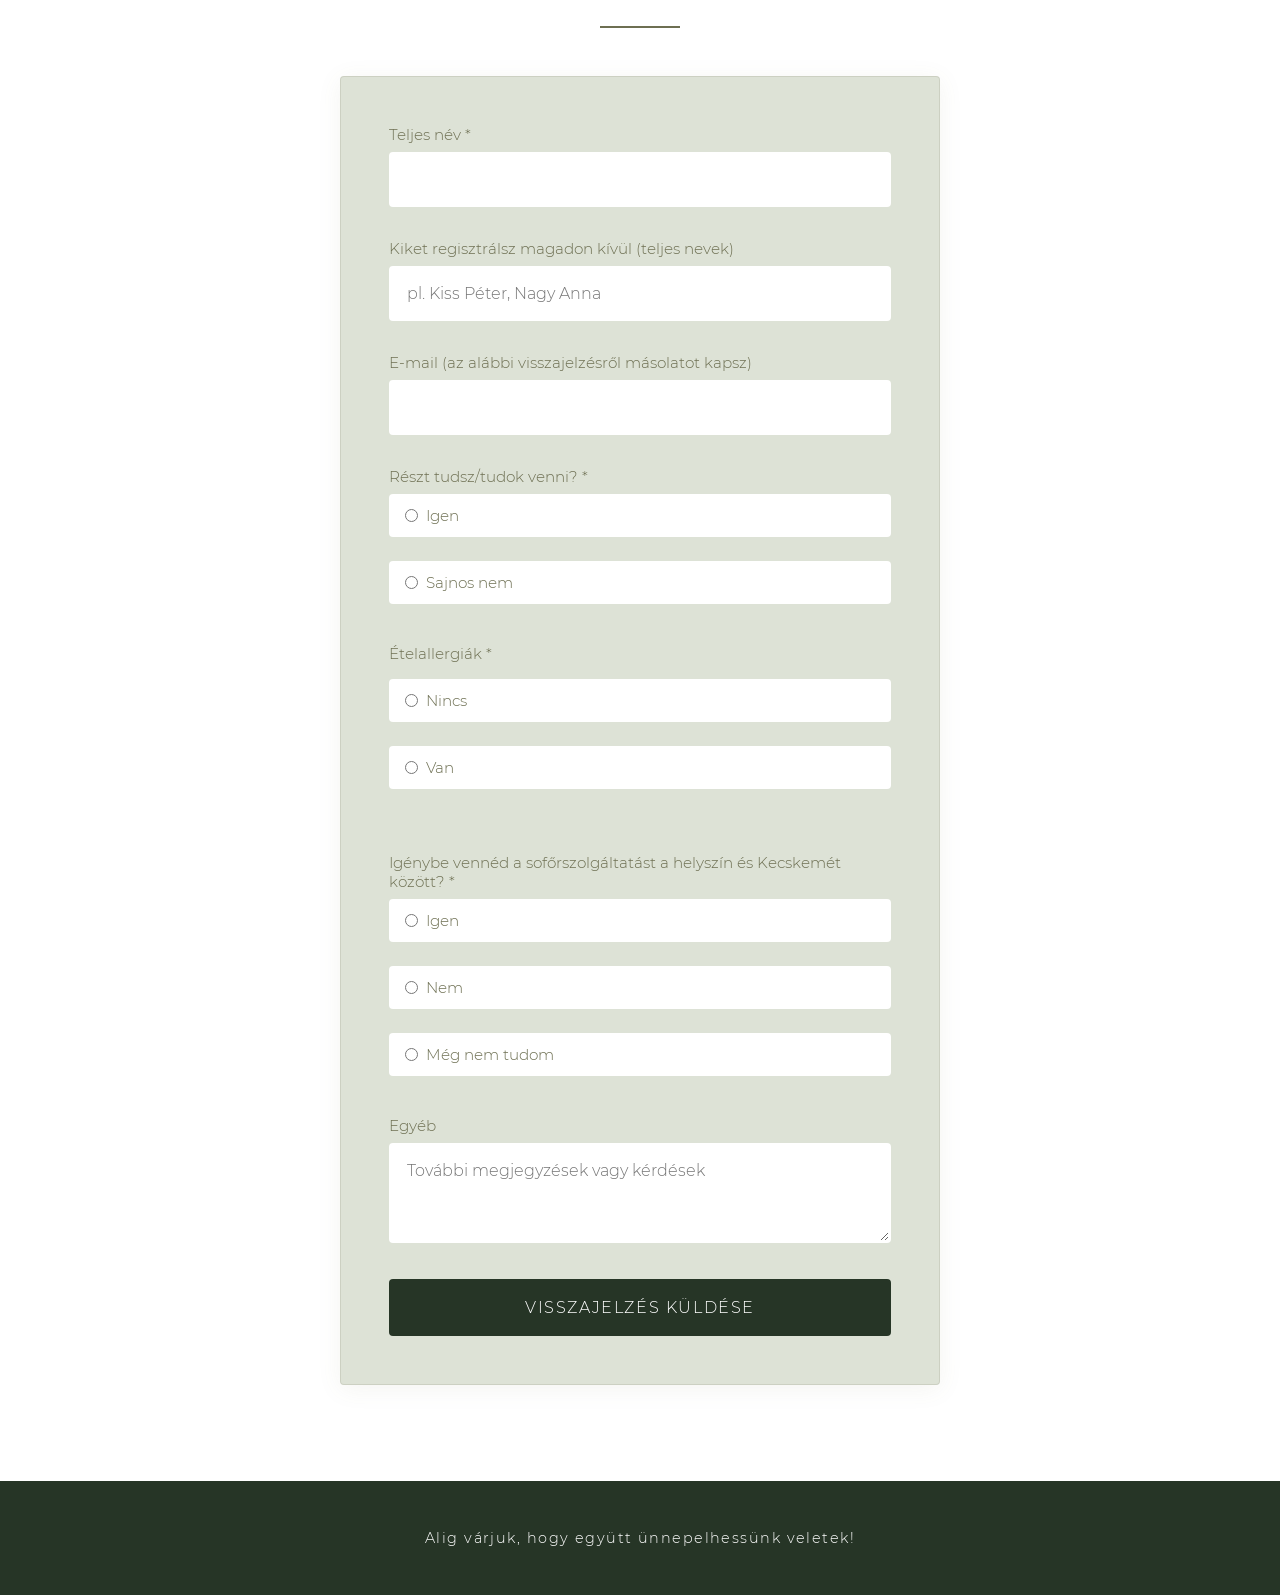
==== commit 7f8954ac: "fix colors and name" ====
--- a/index.html
+++ b/index.html
@@ -27,7 +27,7 @@
         :root {
             color-scheme: light;
             --white: #FFFFFF;
-            --dusty-olive: #547044;
+            --dusty-olive: #6D6F52;
             --soft-linen: #DDE2D6;
             --evergreen: #263526;
 
@@ -71,7 +71,7 @@
             background: var(--white);
             padding: 0.5rem;
             border-radius: 50px;
-            box-shadow: 0 4px 20px rgba(84, 112, 68, 0.1);
+            box-shadow: 0 4px 20px rgba(109, 111, 82, 0.1);
             backdrop-filter: blur(10px);
             border: 1px solid var(--honeydew);
         }
@@ -113,8 +113,8 @@
             background: var(--white);
             padding: 1.8rem 1.4rem;
             border-radius: 30px;
-            box-shadow: 0 4px 20px rgba(84, 112, 68, 0.1);
-            border: 1px solid rgba(84, 112, 68, 0.12);
+            box-shadow: 0 4px 20px rgba(109, 111, 82, 0.1);
+            border: 1px solid rgba(109, 111, 82, 0.12);
         }
 
         .site-nav-link {
@@ -188,9 +188,7 @@
             left: 0;
             right: 0;
             bottom: 0;
-            background: 
-                radial-gradient(circle at 20% 50%, rgba(233, 242, 226, 0.3) 0%, transparent 50%),
-                radial-gradient(circle at 80% 80%, rgba(255, 253, 247, 0.5) 0%, transparent 50%);
+            background: radial-gradient(ellipse 90% 70% at 50% 40%, rgba(221, 226, 214, 0.4) 0%, rgba(221, 226, 214, 0.15) 40%, transparent 75%);
             pointer-events: none;
         }
 
@@ -212,6 +210,15 @@
             color: var(--dusty-olive);
             letter-spacing: 0.08em;
             text-transform: uppercase;
+        }
+
+        .name-part {
+            display: inline;
+        }
+
+        .name-ampersand {
+            display: inline;
+            margin: 0 0.3em;
         }
 
         .wedding-date {
@@ -277,13 +284,13 @@
         .schedule {
             background: var(--white);
             border-radius: 4px;
-            box-shadow: 0 2px 15px rgba(84, 112, 68, 0.06);
+            box-shadow: 0 2px 15px rgba(109, 111, 82, 0.06);
             border: 1px solid var(--dusty-olive);
         }
 
         .schedule-item {
             padding: 2.5rem;
-            border-bottom: 1px solid rgba(84, 112, 68, 0.15);
+            border-bottom: 1px solid rgba(109, 111, 82, 0.15);
             display: grid;
             grid-template-columns: 120px 1fr;
             gap: 2rem;
@@ -327,14 +334,14 @@
             background: var(--white);
             padding: 2.5rem;
             border-radius: 4px;
-            box-shadow: 0 2px 15px rgba(84, 112, 68, 0.06);
+            box-shadow: 0 2px 15px rgba(109, 111, 82, 0.06);
             border: 1px solid var(--dusty-olive);
             transition: transform 0.3s ease, box-shadow 0.3s ease;
         }
 
         .info-card:hover {
             transform: translateY(-5px);
-            box-shadow: 0 8px 30px rgba(84, 112, 68, 0.12);
+            box-shadow: 0 8px 30px rgba(109, 111, 82, 0.12);
         }
 
         .info-card h3 {
@@ -355,6 +362,7 @@
             display: inline-block;
             margin-bottom: 0.3rem;
             color: var(--evergreen);
+            opacity: 1;
             font-weight: 600;
             font-size: 0.85rem;
             letter-spacing: 0.06em;
@@ -403,8 +411,8 @@
             background: var(--honeydew);
             padding: 3rem;
             border-radius: 4px;
-            box-shadow: 0 4px 25px rgba(84, 112, 68, 0.08);
-            border: 1px solid rgba(84, 112, 68, 0.15);
+            box-shadow: 0 4px 25px rgba(109, 111, 82, 0.08);
+            border: 1px solid rgba(109, 111, 82, 0.15);
         }
 
         .thank-you-panel {
@@ -414,8 +422,8 @@
             background: var(--honeydew);
             padding: 4rem 3rem;
             border-radius: 4px;
-            box-shadow: 0 4px 25px rgba(84, 112, 68, 0.08);
-            border: 1px solid rgba(84, 112, 68, 0.15);
+            box-shadow: 0 4px 25px rgba(109, 111, 82, 0.08);
+            border: 1px solid rgba(109, 111, 82, 0.15);
             text-align: center;
             animation: fadeIn 0.6s ease-out;
         }
@@ -474,7 +482,7 @@
         .form-group textarea:focus {
             outline: none;
             border-color: var(--fern);
-            box-shadow: 0 0 0 3px rgba(84, 112, 68, 0.1);
+            box-shadow: 0 0 0 3px rgba(109, 111, 82, 0.1);
         }
 
         .form-group textarea {
@@ -572,7 +580,7 @@
         .submit-btn:hover {
             background: var(--dusty-olive);
             transform: translateY(-2px);
-            box-shadow: 0 4px 15px rgba(84, 112, 68, 0.2);
+            box-shadow: 0 4px 15px rgba(109, 111, 82, 0.2);
         }
 
         .submit-btn:active {
@@ -580,7 +588,8 @@
         }
 
         .submit-btn:disabled {
-            background: #ccc;
+            background: var(--soft-linen);
+            color: var(--dusty-olive);
             cursor: not-allowed;
             transform: none;
         }
@@ -601,10 +610,10 @@
         }
 
         .form-message.error {
-            background: #f8d7da;
-            color: #721c24;
+            background: var(--soft-linen);
+            color: var(--evergreen);
             display: block;
-            border: 2px solid #721c24;
+            border: 2px solid var(--evergreen);
         }
 
         /* Footer */
@@ -657,6 +666,17 @@
         @media (max-width: 768px) {
             body {
                 padding-top: 60px;
+            }
+
+            .couple-names {
+                display: flex;
+                flex-direction: column;
+                align-items: center;
+                gap: 0.15em;
+            }
+
+            .name-ampersand {
+                margin: 0;
             }
 
             .site-nav {
@@ -672,9 +692,9 @@
                 border-radius: 0;
                 padding: 0.9rem 1rem;
                 gap: 0;
-                box-shadow: 0 2px 15px rgba(84, 112, 68, 0.08);
+                box-shadow: 0 2px 15px rgba(109, 111, 82, 0.08);
                 border: none;
-                border-bottom: 1px solid rgba(84, 112, 68, 0.12);
+                border-bottom: 1px solid rgba(109, 111, 82, 0.12);
             }
 
             .site-nav-links {
@@ -704,7 +724,7 @@
                 gap: 0.4rem;
                 margin-left: 0.75rem;
                 padding-left: 0.75rem;
-                border-left: 1px solid rgba(84, 112, 68, 0.15);
+                border-left: 1px solid rgba(109, 111, 82, 0.15);
             }
 
             .lang-btn {
@@ -757,7 +777,7 @@
         <div class="hero-content">
             <img src="[data-uri]" alt="Stella & Zsolti monogram" class="monogram">
             <h1 class="couple-names">
-                <span data-translate="names">Stella & Zsolti</span>
+                <span class="name-part">Stella</span><span class="name-ampersand">&amp;</span><span class="name-part">Zsolti</span>
             </h1>
             <p class="wedding-date" data-translate="date">2027 · 07 · 03</p>
             <p class="invite-text" data-translate="invite_text">Szeretettel várunk az esküvőnkre, ahol veletek szeretnénk hajnalig ünnepelni és bulizni. Legyen ez most a ti estétek is!</p>
@@ -940,7 +960,6 @@
         // Translations
         const translations = {
             hu: {
-                names: 'Stella & Zsolti',
                 nav_home: 'Kezdőlap',
                 date: '2027 · 07 · 03',
                 invite_text: 'Szeretettel várunk az esküvőnkre, ahol veletek szeretnénk hajnalig ünnepelni és bulizni. Legyen ez most a ti estétek is!',
@@ -996,7 +1015,6 @@
                 error_email_invalid: 'Kérjük, adj meg egy érvényes e-mail címet.'
             },
             en: {
-                names: 'Stella & Zsolti',
                 nav_home: 'Home',
                 date: '2027 · 07 · 03',
                 invite_text: "Come celebrate with us and dance the night away. We're hoping this will be a proper night out for you too!",
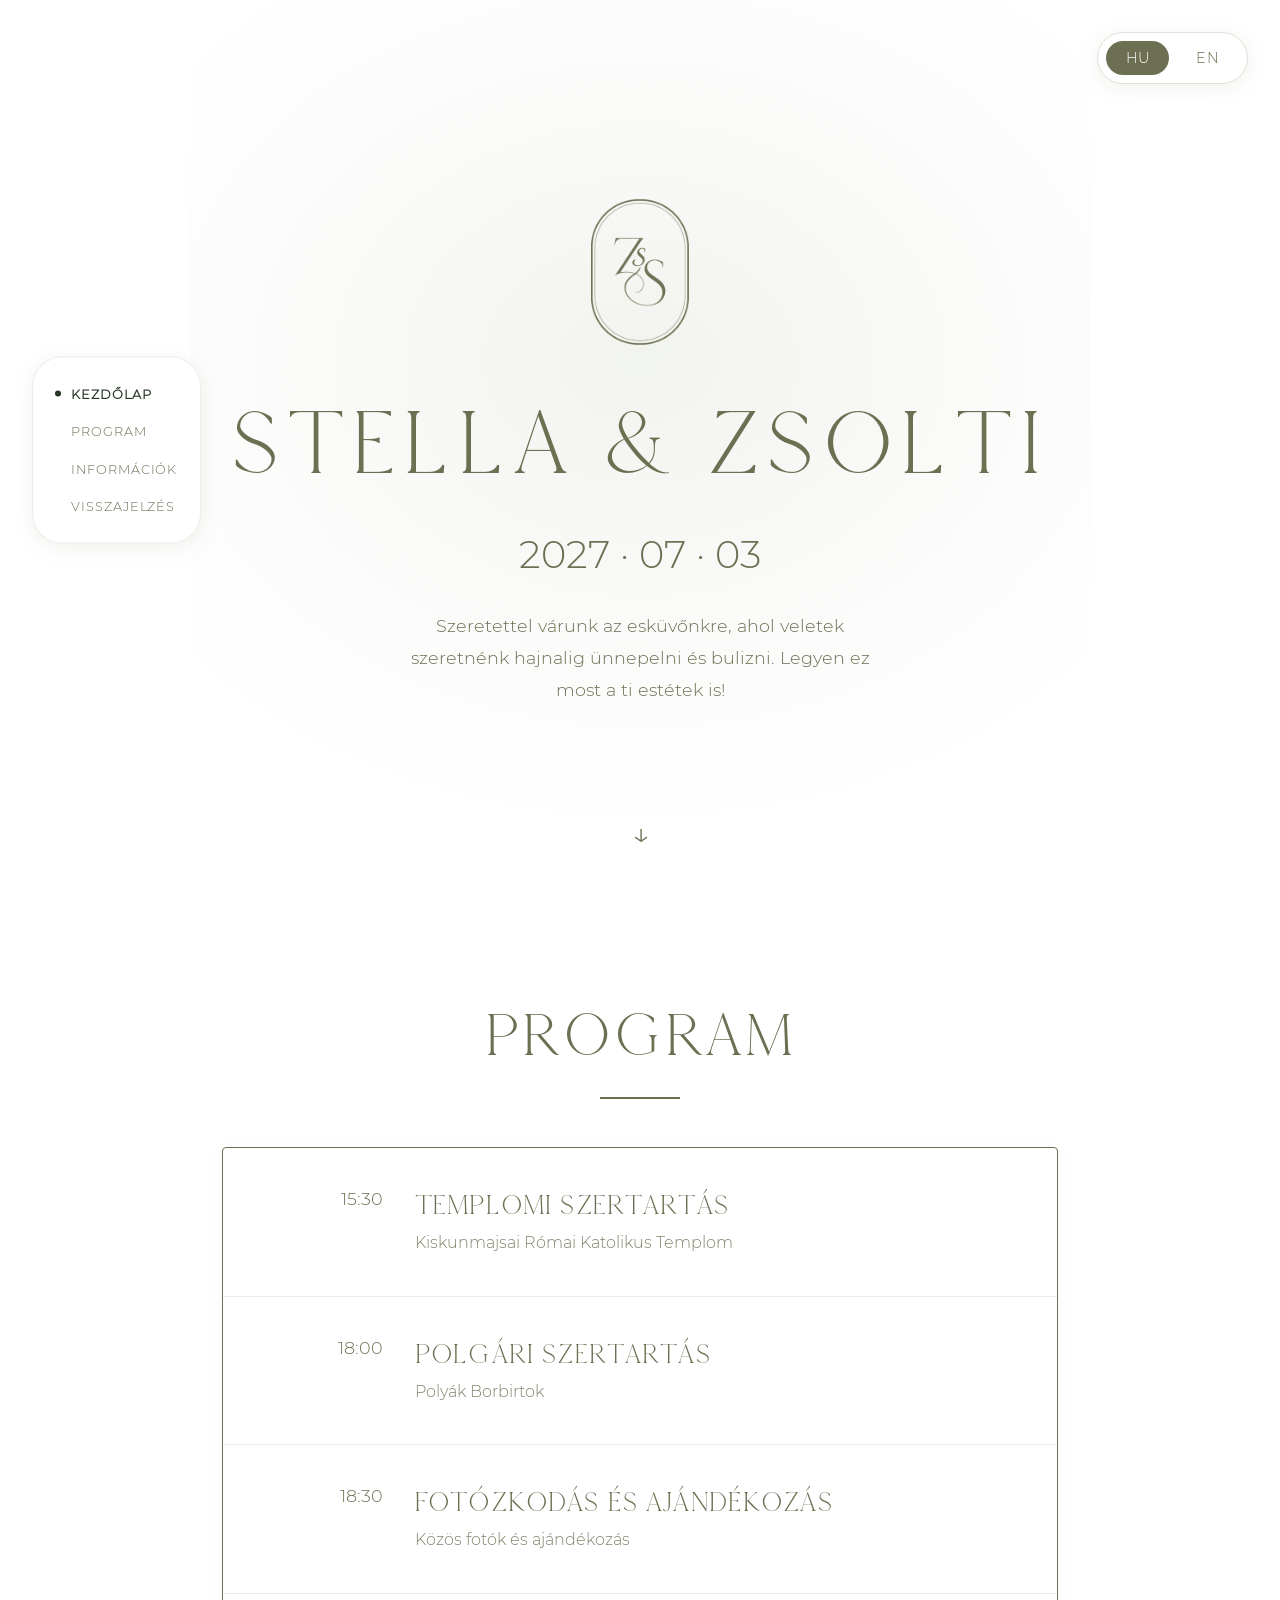
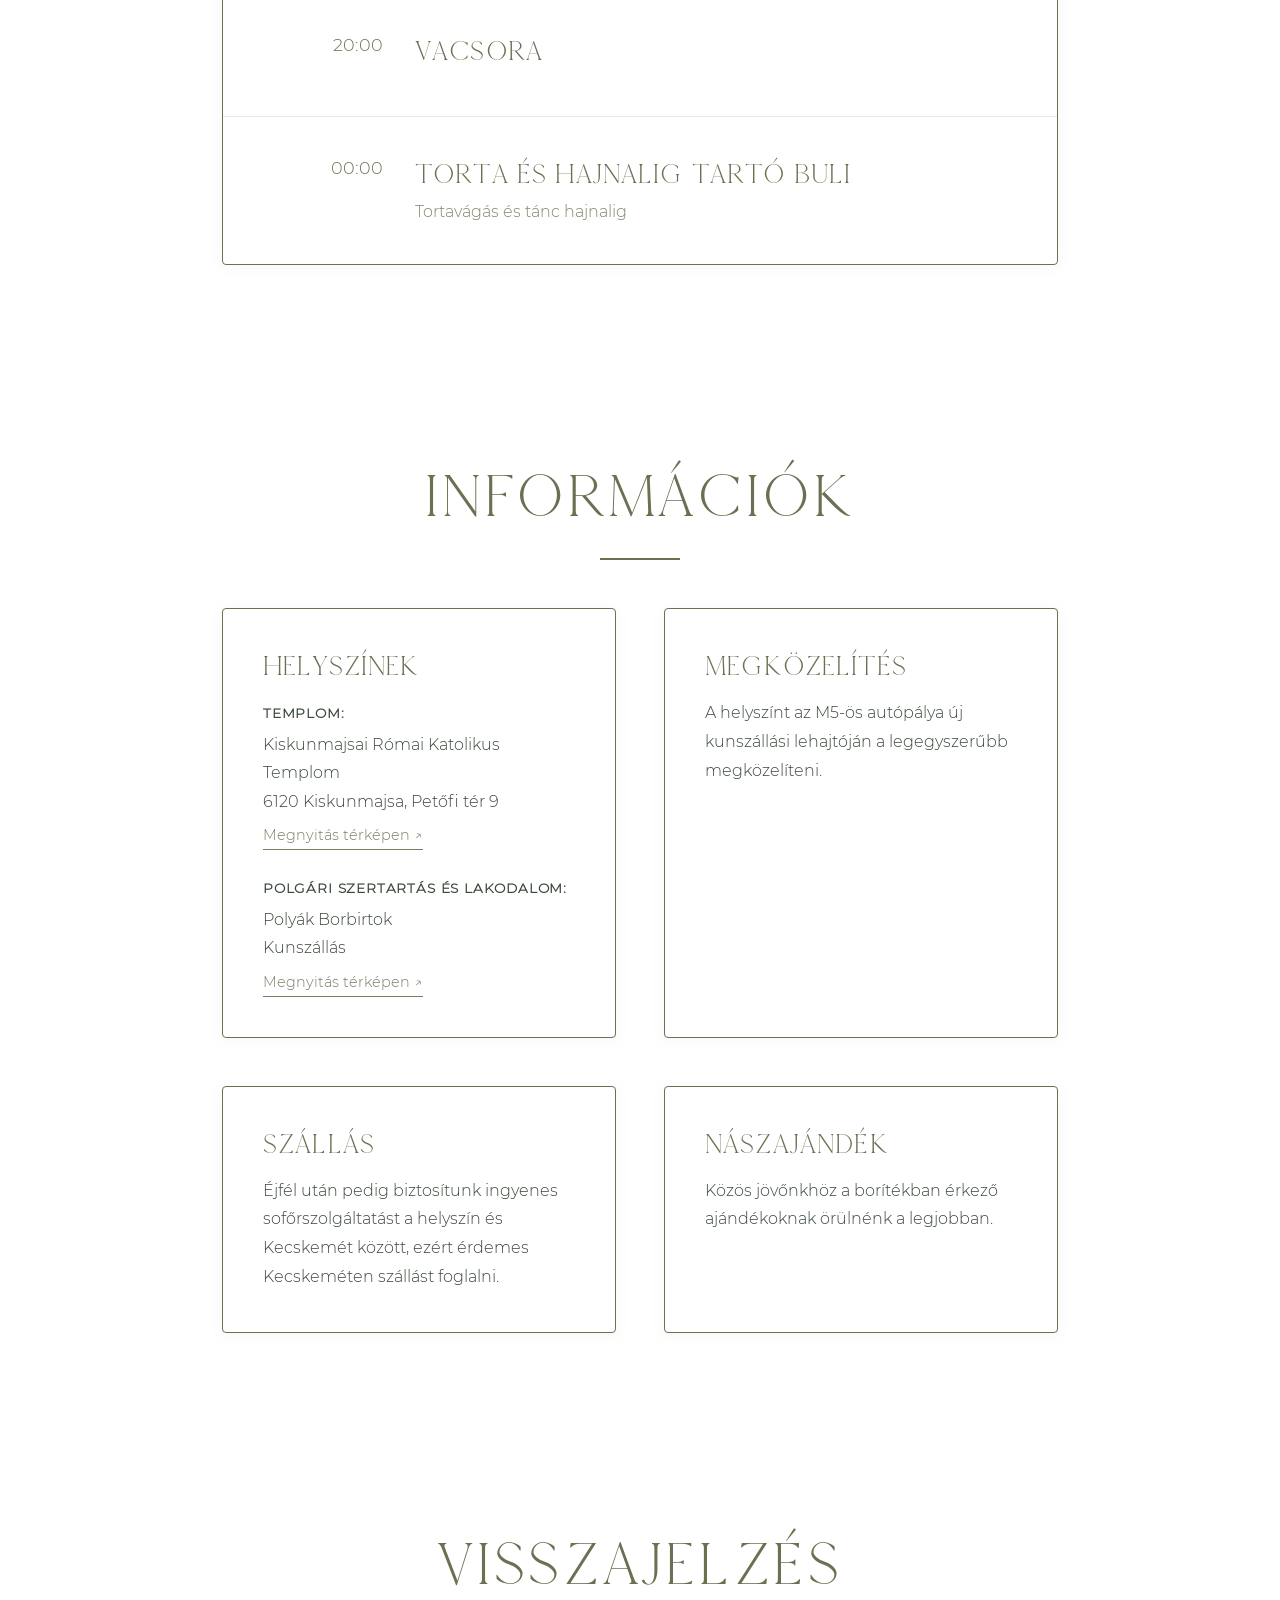
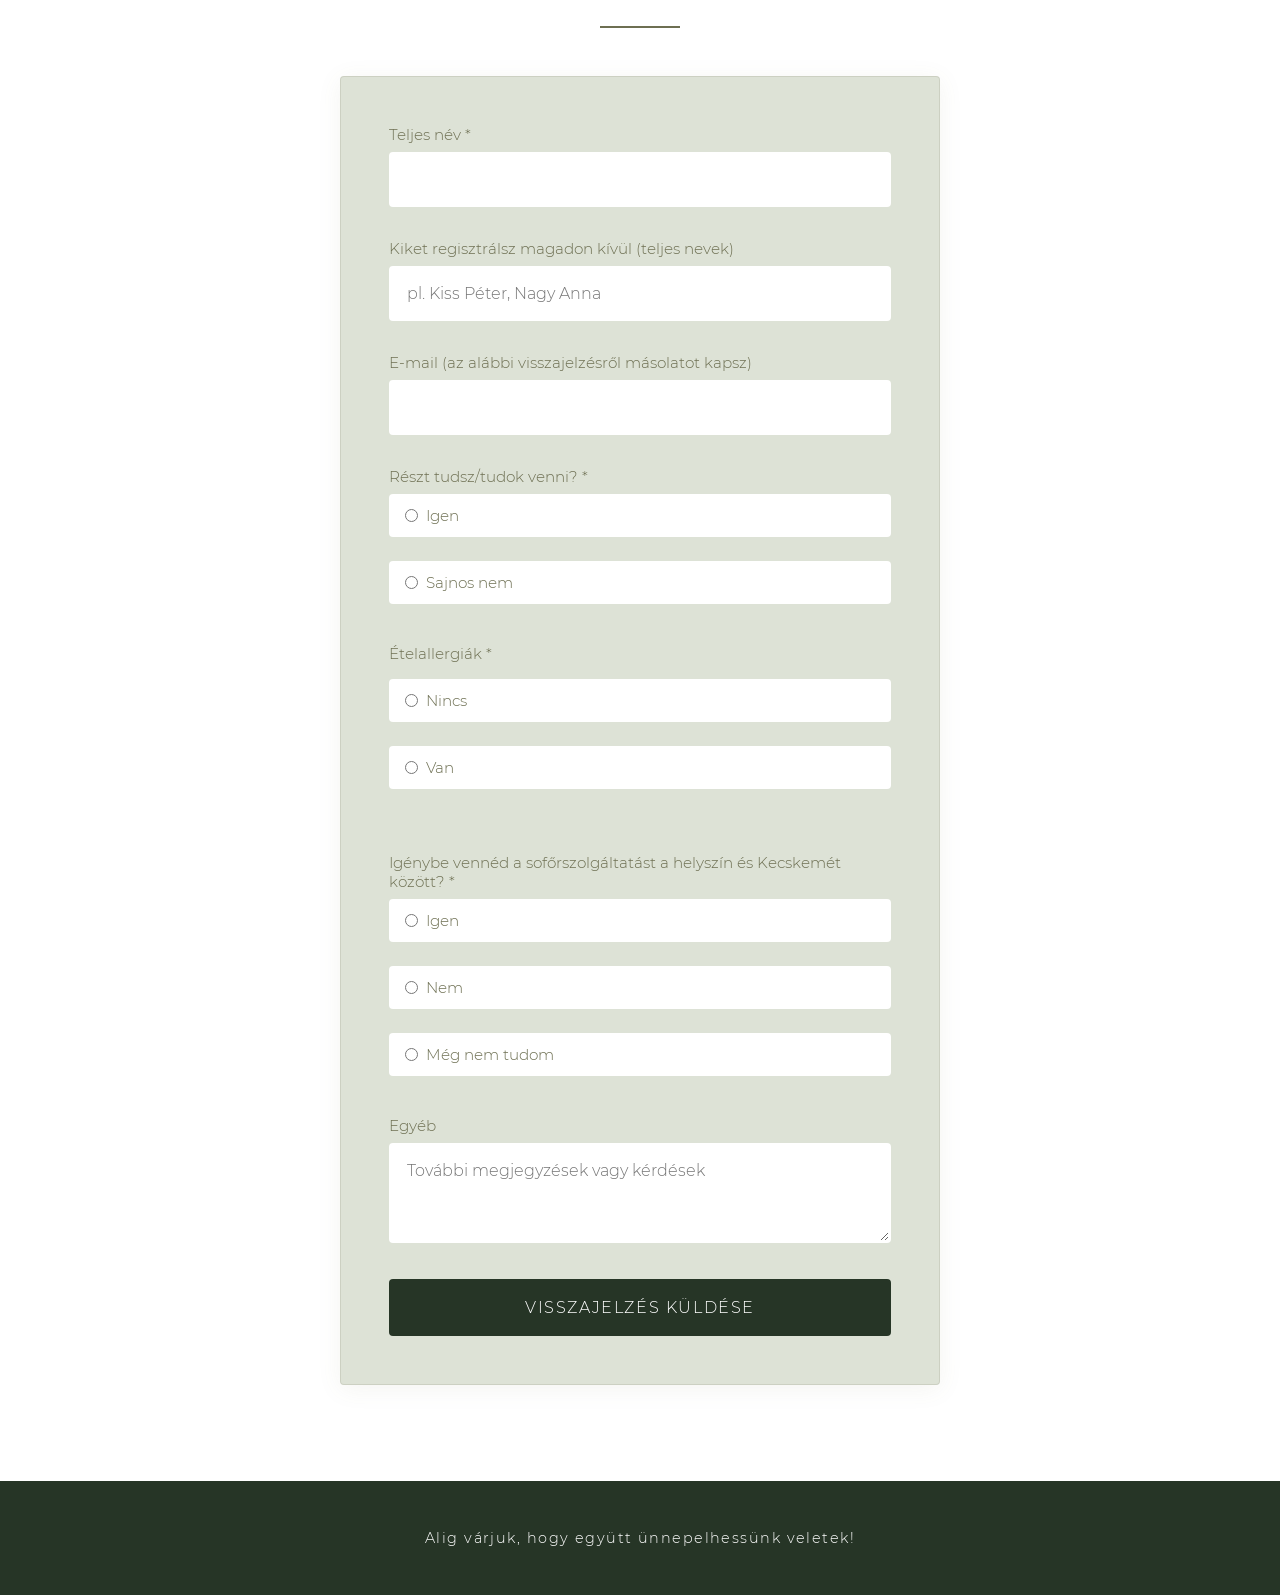
==== commit 26973707: "refactor" ====
--- a/index.html
+++ b/index.html
@@ -7,749 +7,7 @@
     <meta name="theme-color" content="#FFFFFF">
     <title>Stella & Zsolti Esküvője - 2027 · 07 · 03</title>
     <link rel="icon" type="image/png" href="[data-uri]">
-    <style>
-        @font-face {
-            font-family: 'WeddingSerif';
-            src: url("[data-uri]") format('opentype');
-            font-weight: 400;
-            font-style: normal;
-            font-display: swap;
-        }
-
-        @font-face {
-            font-family: 'WeddingSans';
-            src: url("[data-uri]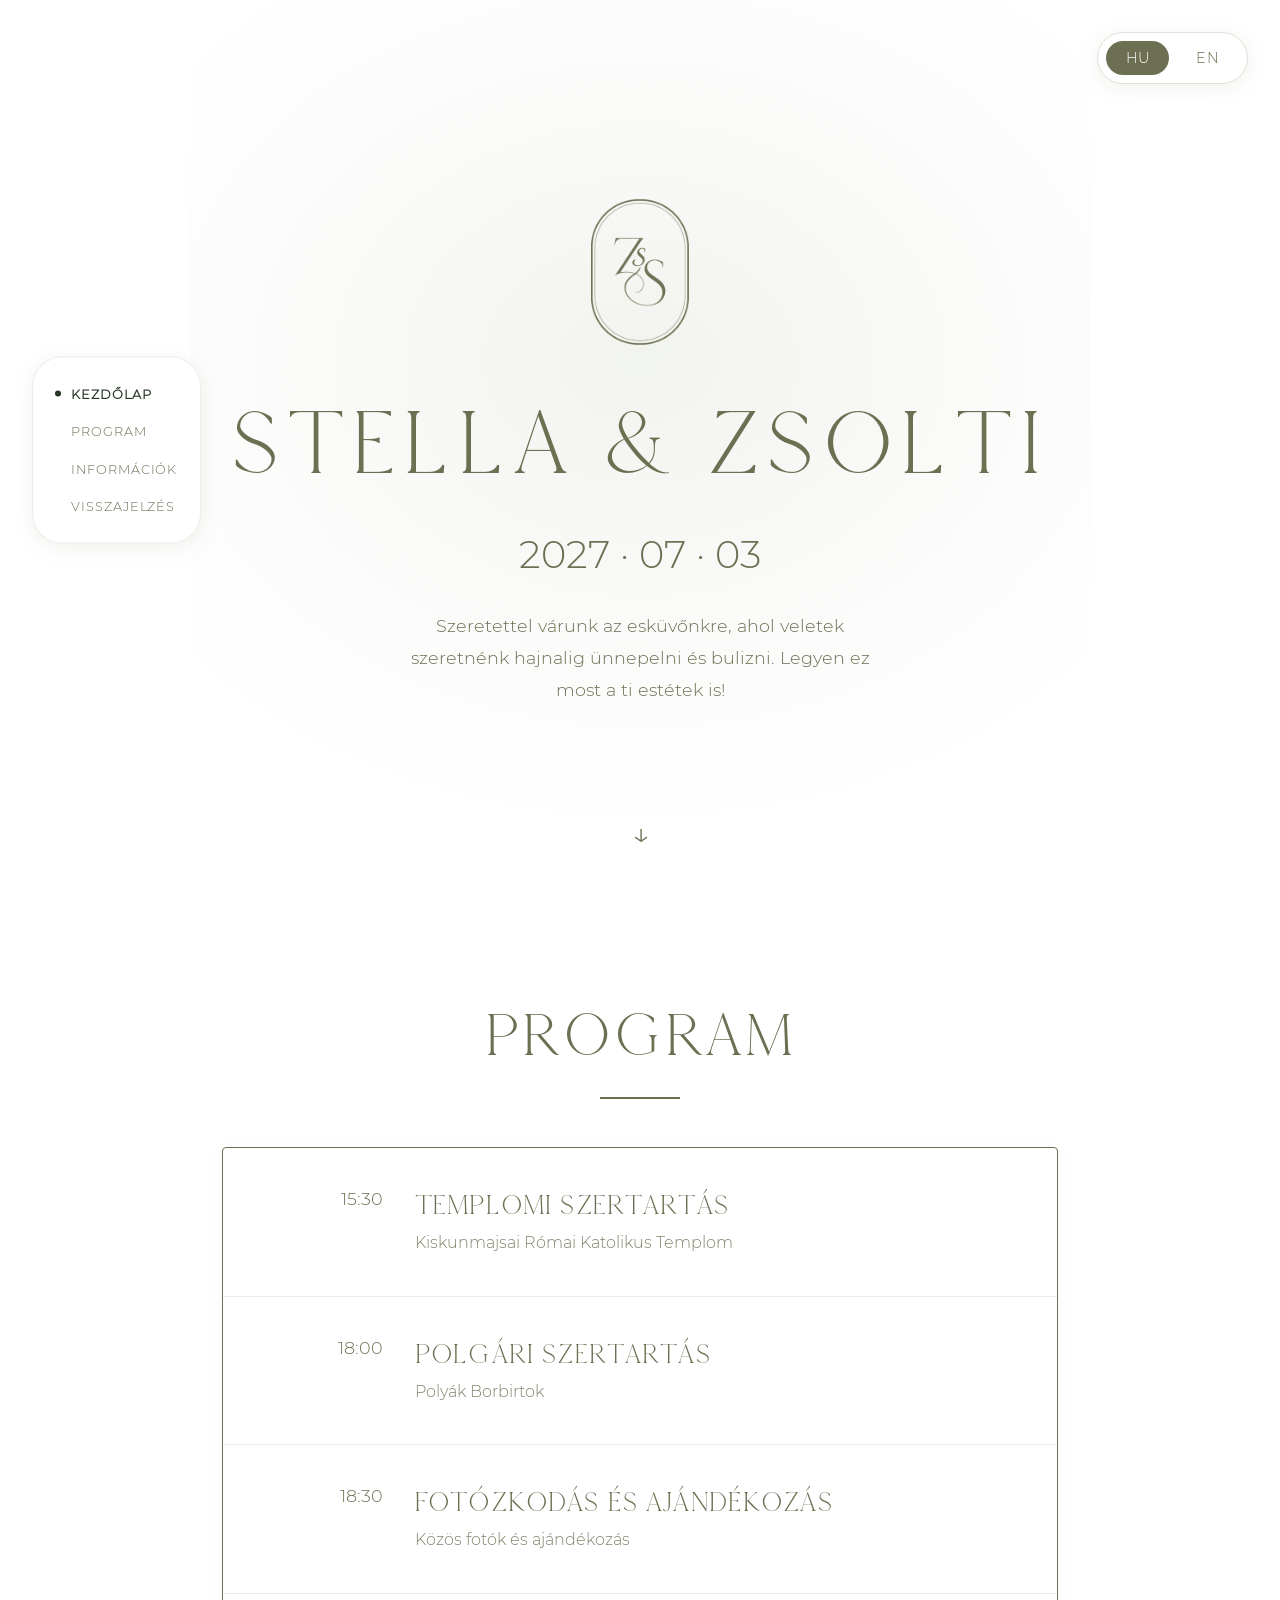
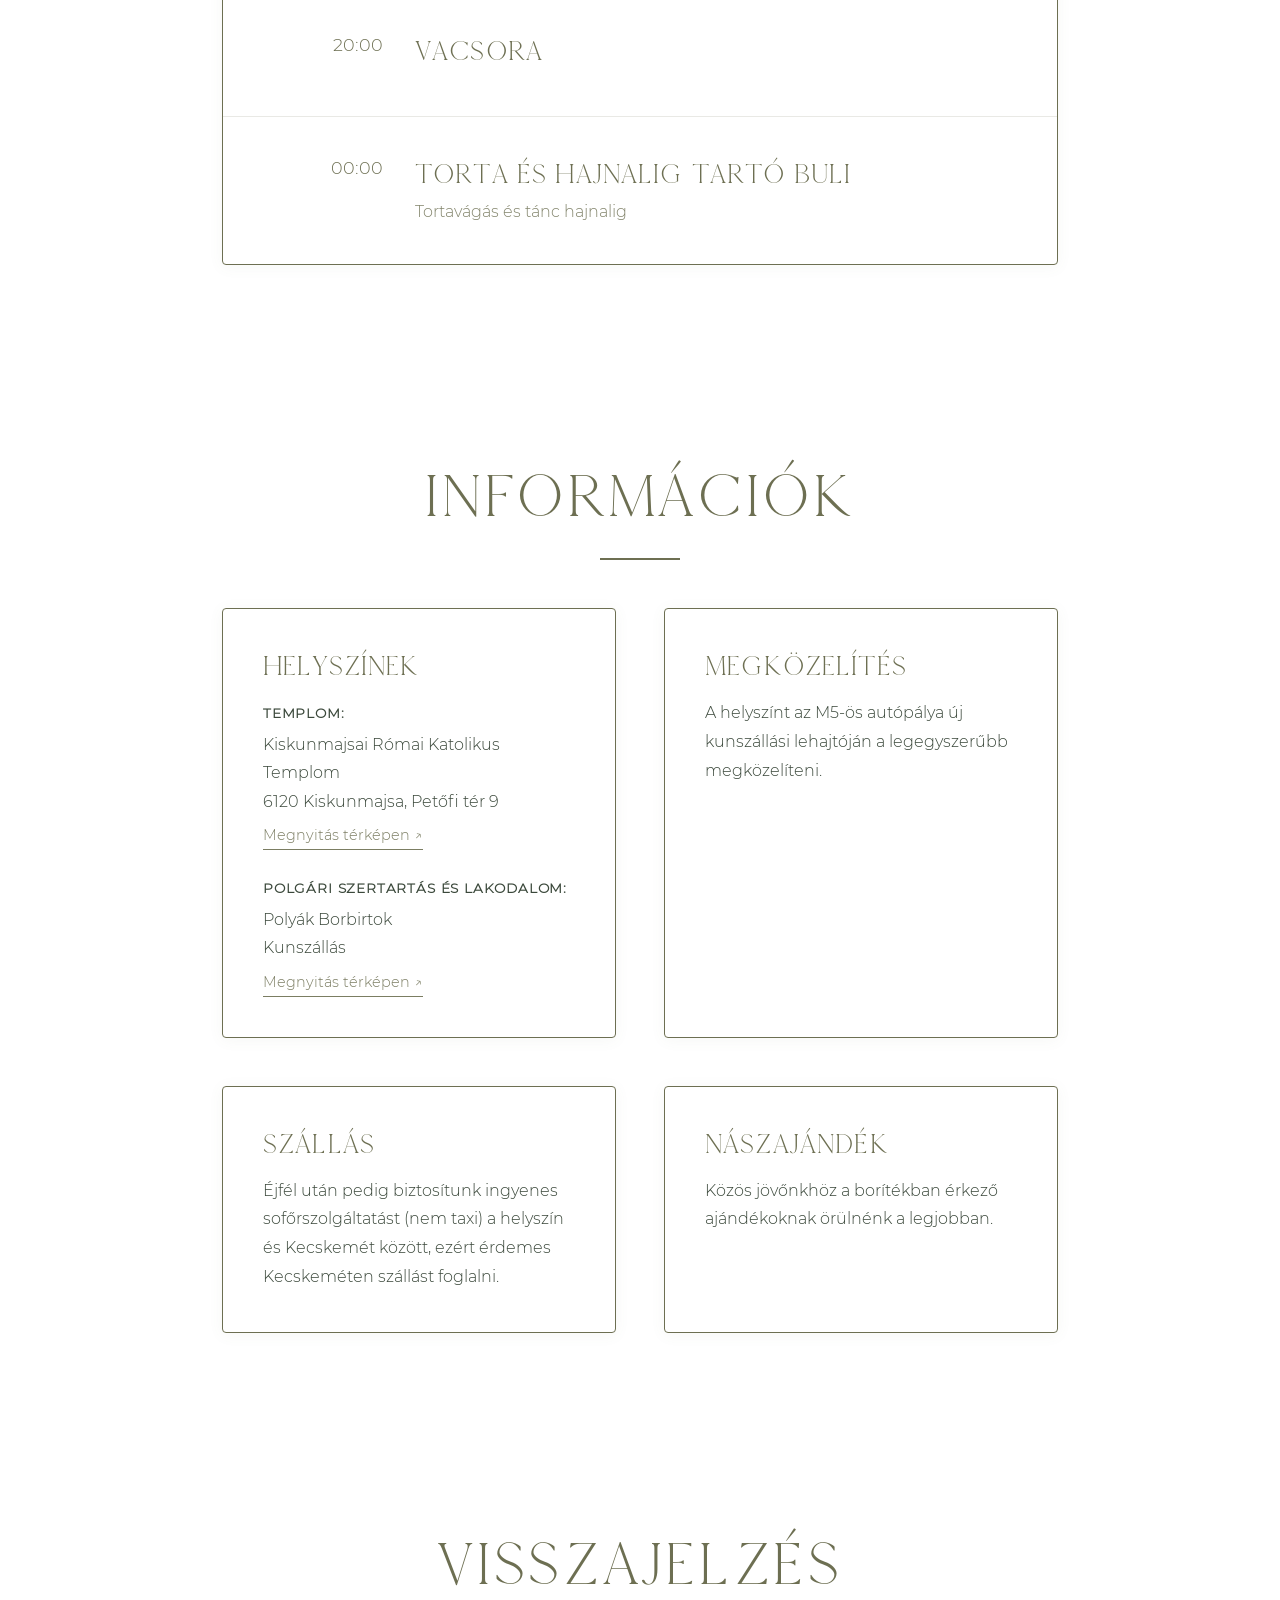
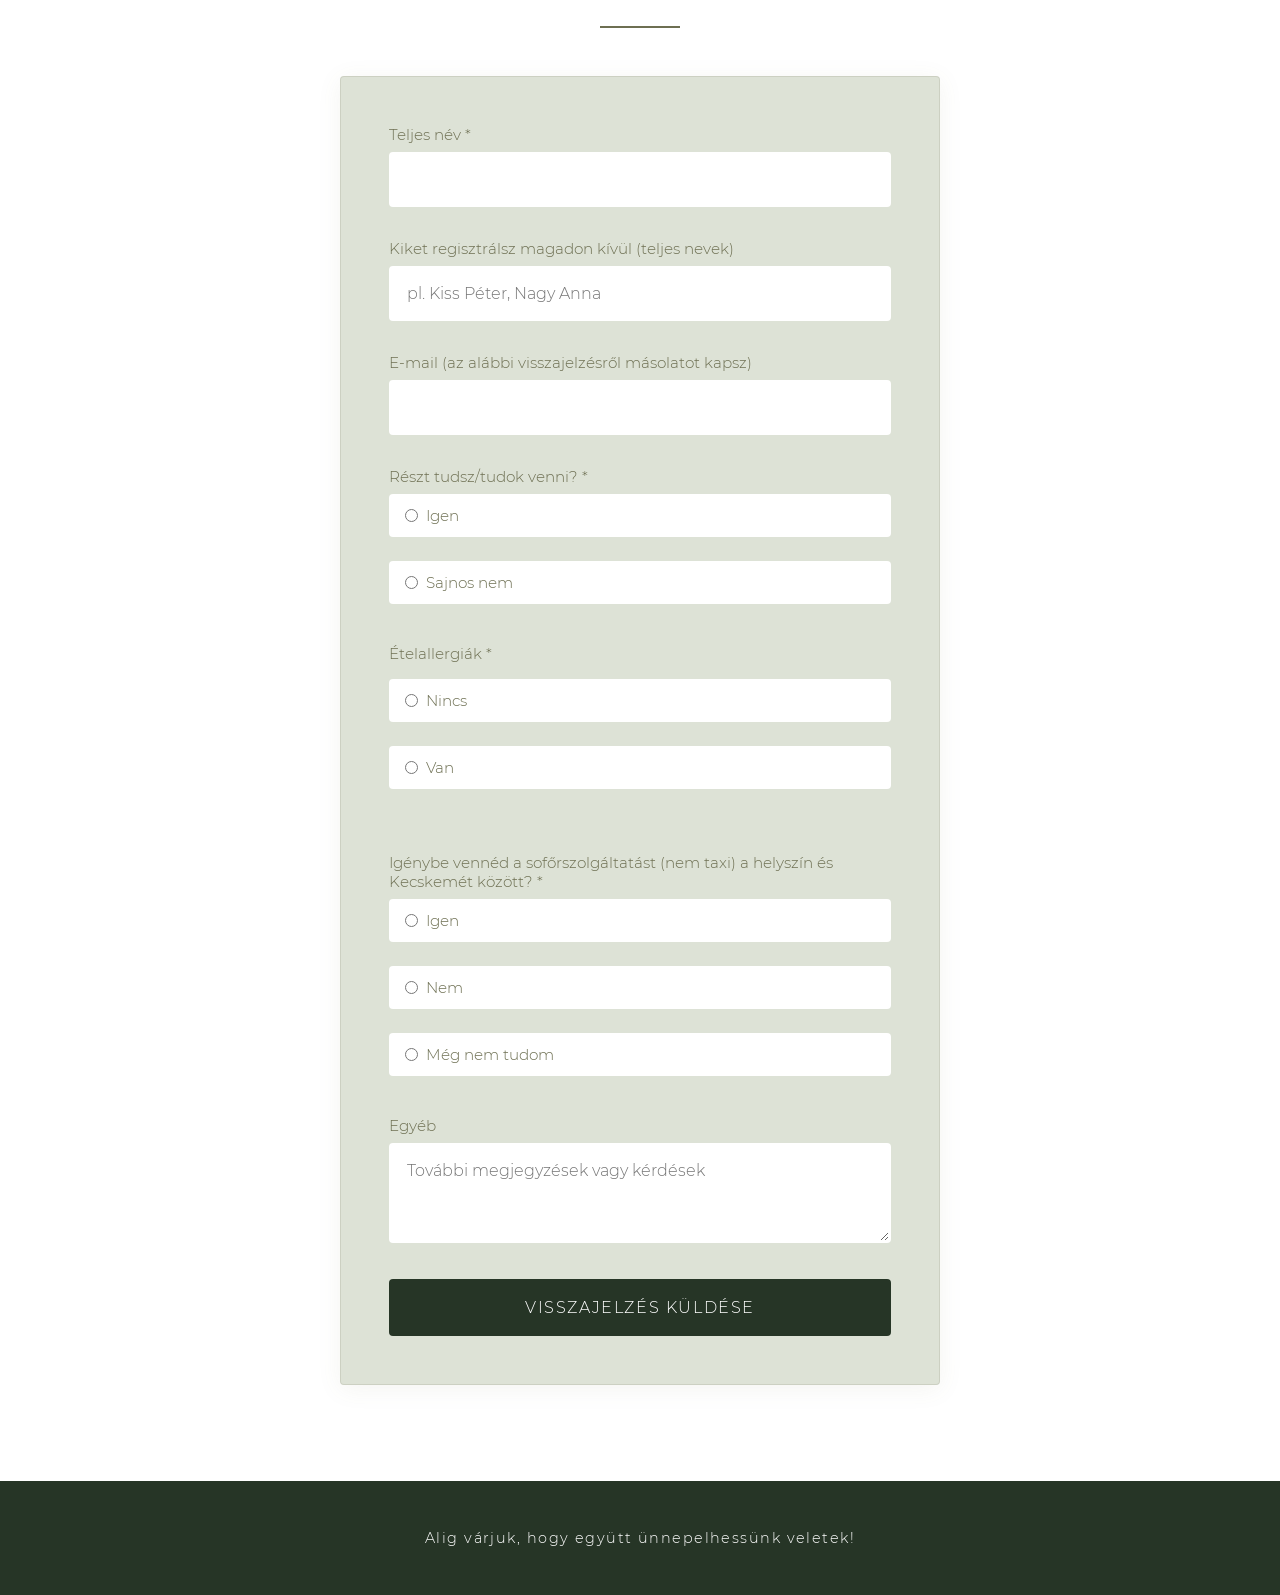
==== commit 07d3c047: "add language change transition" ====
--- a/index.html
+++ b/index.html
@@ -19,10 +19,10 @@
     <!-- Site Navigation -->
     <nav class="site-nav" id="siteNav">
         <div class="site-nav-links">
-            <a href="#home" class="site-nav-link active" data-translate="nav_home">Kezdőlap</a>
-            <a href="#schedule" class="site-nav-link" data-translate="schedule_title">Program</a>
-            <a href="#information" class="site-nav-link" data-translate="info_title">Információk</a>
-            <a href="#rsvp" class="site-nav-link" data-translate="rsvp_title">Visszajelzés</a>
+            <a href="#home" class="site-nav-link active" data-translate="nav_home"></a>
+            <a href="#schedule" class="site-nav-link" data-translate="schedule_title"></a>
+            <a href="#information" class="site-nav-link" data-translate="info_title"></a>
+            <a href="#rsvp" class="site-nav-link" data-translate="rsvp_title"></a>
         </div>
         <div class="nav-lang-switcher">
             <button class="lang-btn active" data-lang="hu">HU</button>
@@ -37,48 +37,48 @@
             <h1 class="couple-names">
                 <span class="name-part">Stella</span><span class="name-ampersand">&amp;</span><span class="name-part">Zsolti</span>
             </h1>
-            <p class="wedding-date" data-translate="date">2027 · 07 · 03</p>
-            <p class="invite-text" data-translate="invite_text">Szeretettel várunk az esküvőnkre, ahol veletek szeretnénk hajnalig ünnepelni és bulizni. Legyen ez most a ti estétek is!</p>
+            <p class="wedding-date" data-translate="date"></p>
+            <p class="invite-text" data-translate="invite_text"></p>
         </div>
         <div class="scroll-indicator"></div>
     </section>
 
     <!-- Schedule Section -->
     <section id="schedule">
-        <h2 data-translate="schedule_title">Program</h2>
+        <h2 data-translate="schedule_title"></h2>
         <div class="schedule">
             <div class="schedule-item">
                 <div class="schedule-time">15:30</div>
                 <div class="schedule-details">
-                    <h3 data-translate="ceremony_title">Templomi Szertartás</h3>
+                    <h3 data-translate="ceremony_title"></h3>
                     <p>Kiskunmajsai Római Katolikus Templom</p>
                 </div>
             </div>
             <div class="schedule-item">
                 <div class="schedule-time">18:00</div>
                 <div class="schedule-details">
-                    <h3 data-translate="civil_title">Polgári Szertartás</h3>
-                    <p data-translate="civil_desc">Polyák Borbirtok</p>
+                    <h3 data-translate="civil_title"></h3>
+                    <p data-translate="civil_desc"></p>
                 </div>
             </div>
             <div class="schedule-item">
                 <div class="schedule-time">18:30</div>
                 <div class="schedule-details">
-                    <h3 data-translate="photos_title">Fotózkodás és Ajándékozás</h3>
-                    <p data-translate="photos_desc">Közös fotók és ajándékozás</p>
+                    <h3 data-translate="photos_title"></h3>
+                    <p data-translate="photos_desc"></p>
                 </div>
             </div>
             <div class="schedule-item">
                 <div class="schedule-time">20:00</div>
                 <div class="schedule-details">
-                    <h3 data-translate="dinner_title">Vacsora</h3>
+                    <h3 data-translate="dinner_title"></h3>
                 </div>
             </div>
             <div class="schedule-item">
                 <div class="schedule-time">00:00</div>
                 <div class="schedule-details">
-                    <h3 data-translate="cake_title">Torta és Hajnalig Tartó Buli</h3>
-                    <p data-translate="cake_desc">Tortavágás és tánc hajnalig</p>
+                    <h3 data-translate="cake_title"></h3>
+                    <p data-translate="cake_desc"></p>
                 </div>
             </div>
         </div>
@@ -86,69 +86,69 @@
 
     <!-- Information Section -->
     <section id="information">
-        <h2 data-translate="info_title">Információk</h2>
+        <h2 data-translate="info_title"></h2>
         <div class="info-grid">
             <div class="info-card">
-                <h3 data-translate="venue_title">Helyszínek</h3>
+                <h3 data-translate="venue_title"></h3>
                 <div class="venue-item">
-                    <p><strong data-translate="church_label">Templom:</strong><br>
+                    <p><strong data-translate="church_label"></strong><br>
                     Kiskunmajsai Római Katolikus Templom<br>
                     6120 Kiskunmajsa, Petőfi tér 9<br>
-                    <a href="https://maps.app.goo.gl/FixpfoYRiUuwmwnz9" target="_blank" rel="noopener" data-translate="map_link">Megnyitás térképen ↗</a></p>
+                    <a href="https://maps.app.goo.gl/FixpfoYRiUuwmwnz9" target="_blank" rel="noopener" data-translate="map_link"></a></p>
                 </div>
                 <div class="venue-item">
-                    <p><strong data-translate="reception_label">Polgári szertartás és lakodalom:</strong><br>
+                    <p><strong data-translate="reception_label"></strong><br>
                     Polyák Borbirtok<br>
                     Kunszállás<br>
-                    <a href="https://maps.app.goo.gl/BEsnyVsfQEbrVCXJA" target="_blank" rel="noopener" data-translate="map_link">Megnyitás térképen ↗</a></p>
-                </div>
-            </div>
-            <div class="info-card">
-                <h3 data-translate="directions_title">Megközelítés</h3>
-                <p data-translate="directions_desc">A helyszínt az M5-ös autópálya új kunszállási lehajtóján a legegyszerűbb megközelíteni.</p>
-            </div>
-            <div class="info-card">
-                <h3 data-translate="accommodation_title">Szállás</h3>
-                <p data-translate="accommodation_desc">Éjfél után pedig biztosítunk ingyenes sofőrszolgáltatást a helyszín és Kecskemét között, ezért érdemes Kecskeméten szállást foglalni.</p>
-            </div>
-            <div class="info-card">
-                <h3 data-translate="registry_title">Nászajándék</h3>
-                <p data-translate="registry_desc">Közös jövőnkhöz a borítékban érkező ajándékoknak örülnénk a legjobban.</p>
+                    <a href="https://maps.app.goo.gl/BEsnyVsfQEbrVCXJA" target="_blank" rel="noopener" data-translate="map_link"></a></p>
+                </div>
+            </div>
+            <div class="info-card">
+                <h3 data-translate="directions_title"></h3>
+                <p data-translate="directions_desc"></p>
+            </div>
+            <div class="info-card">
+                <h3 data-translate="accommodation_title"></h3>
+                <p data-translate="accommodation_desc"></p>
+            </div>
+            <div class="info-card">
+                <h3 data-translate="registry_title"></h3>
+                <p data-translate="registry_desc"></p>
             </div>
         </div>
     </section>
 
     <!-- RSVP Section -->
     <section class="rsvp" id="rsvp">
-        <h2 data-translate="rsvp_title">Visszajelzés</h2>
+        <h2 data-translate="rsvp_title"></h2>
         <form class="rsvp-form" id="rsvpForm" novalidate>
             <div class="form-group">
-                <label for="name" data-translate="form_name">Teljes név *</label>
+                <label for="name" data-translate="form_name"></label>
                 <input type="text" id="name" name="name">
                 <span class="field-error" id="error-name"></span>
             </div>
             
             <div class="form-group">
-                <label for="additional_guests" data-translate="form_additional">Kiket regisztrálsz magadon kívül (teljes nevek)</label>
+                <label for="additional_guests" data-translate="form_additional"></label>
                 <input type="text" id="additional_guests" name="additional_guests" data-translate-placeholder="additional_placeholder">
             </div>
             
             <div class="form-group">
-                <label for="email" data-translate="form_email">E-mail (az alábbi visszajelzésről másolatot kapsz)</label>
+                <label for="email" data-translate="form_email"></label>
                 <input type="email" id="email" name="email">
                 <span class="field-error" id="error-email"></span>
             </div>
             
             <div class="form-group">
-                <label data-translate="form_attending">Részt tudsz/tudok venni? *</label>
+                <label data-translate="form_attending"></label>
                 <div class="radio-group">
                     <label>
                         <input type="radio" name="attending" value="Igen">
-                        <span data-translate="attending_yes">Igen</span>
+                        <span data-translate="attending_yes"></span>
                     </label>
                     <label>
                         <input type="radio" name="attending" value="Sajnos nem">
-                        <span data-translate="attending_no">Sajnos nem</span>
+                        <span data-translate="attending_no"></span>
                     </label>
                 </div>
                 <span class="field-error" id="error-attending"></span>
@@ -156,16 +156,16 @@
             
             <div id="conditional-fields">
                 <div class="form-group">
-                    <label data-translate="form_allergies">Ételallergiák *</label>
+                    <label data-translate="form_allergies"></label>
                     <div class="allergy-container">
                         <div class="radio-group">
                             <label>
                                 <input type="radio" name="allergy_status" value="Nincs">
-                                <span data-translate="allergies_none">Nincs</span>
+                                <span data-translate="allergies_none"></span>
                             </label>
                             <label>
                                 <input type="radio" name="allergy_status" value="Van">
-                                <span data-translate="allergies_have">Van</span>
+                                <span data-translate="allergies_have"></span>
                             </label>
                         </div>
                         <div class="allergy-textbox" id="allergy-textbox-container">
@@ -176,19 +176,19 @@
                 </div>
                 
                 <div class="form-group">
-                    <label data-translate="form_driver">Igénybe vennéd a sofőrszolgáltatást a helyszín és Kecskemét között? *</label>
+                    <label data-translate="form_driver"></label>
                     <div class="radio-group">
                         <label>
                             <input type="radio" name="driver_service" value="Igen">
-                            <span data-translate="driver_yes">Igen</span>
+                            <span data-translate="driver_yes"></span>
                         </label>
                         <label>
                             <input type="radio" name="driver_service" value="Nem">
-                            <span data-translate="driver_no">Nem</span>
+                            <span data-translate="driver_no"></span>
                         </label>
                         <label>
                             <input type="radio" name="driver_service" value="Még nem tudom">
-                            <span data-translate="driver_maybe">Még nem tudom</span>
+                            <span data-translate="driver_maybe"></span>
                         </label>
                     </div>
                     <span class="field-error" id="error-driver"></span>
@@ -196,11 +196,11 @@
             </div>
             
             <div class="form-group">
-                <label for="message" data-translate="form_message">Egyéb</label>
+                <label for="message" data-translate="form_message"></label>
                 <textarea id="message" name="message" data-translate-placeholder="message_placeholder"></textarea>
             </div>
             
-            <button type="submit" class="submit-btn" data-translate="submit_btn">Visszajelzés Küldése</button>
+            <button type="submit" class="submit-btn" data-translate="submit_btn"></button>
             <div class="form-message" id="formMessage"></div>
         </form>
         <div class="thank-you-panel" id="thankYouPanel">
@@ -216,4 +216,4 @@
 
     <script src="script.js"></script>
 </body>
-</html>
+</html>
--- a/styles.css
+++ b/styles.css
@@ -26,6 +26,15 @@
     margin: 0;
     padding: 0;
     box-sizing: border-box;
+}
+
+[data-translate] {
+    transition: opacity 0.28s ease-out;
+}
+
+[data-translate].lang-fade {
+    opacity: 0.55;
+    transition: opacity 0.13s ease-in;
 }
 
 html {
@@ -730,4 +739,4 @@
     .rsvp-form {
         padding: 2rem;
     }
-}
+}
